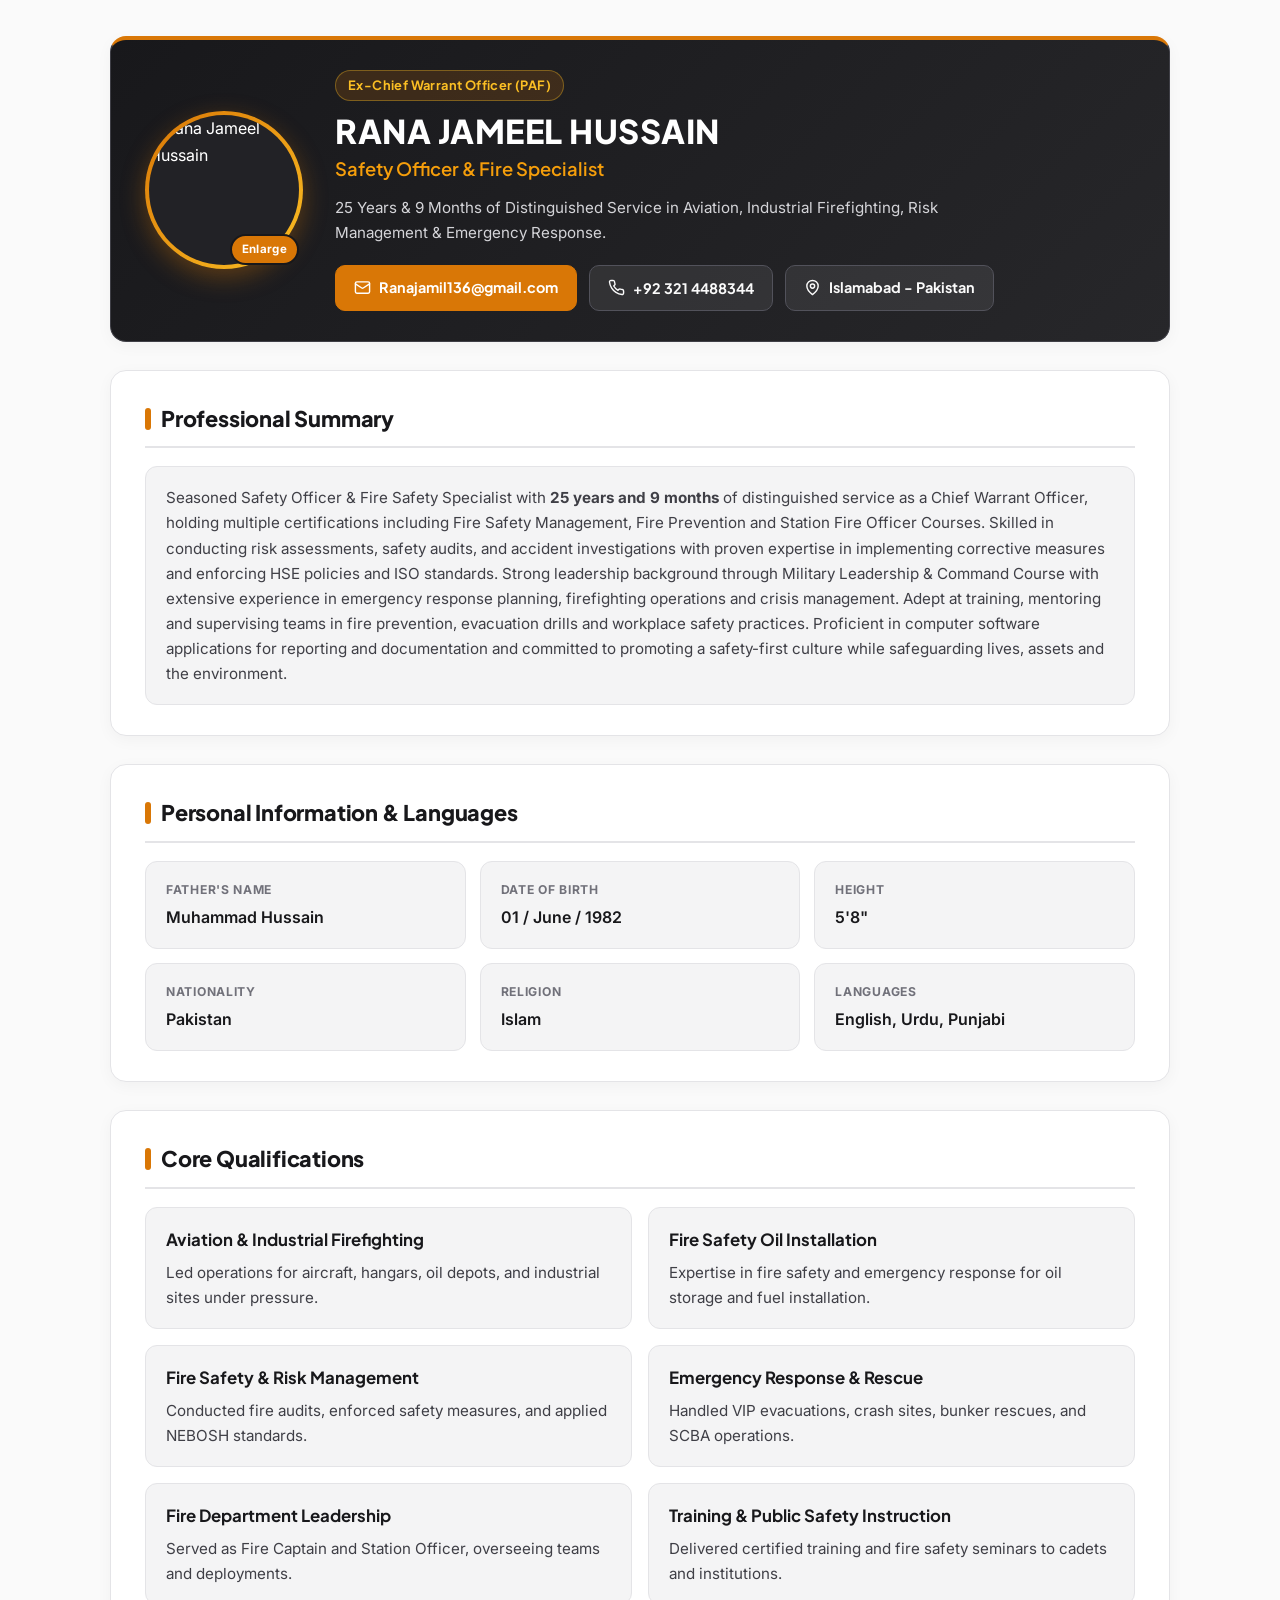
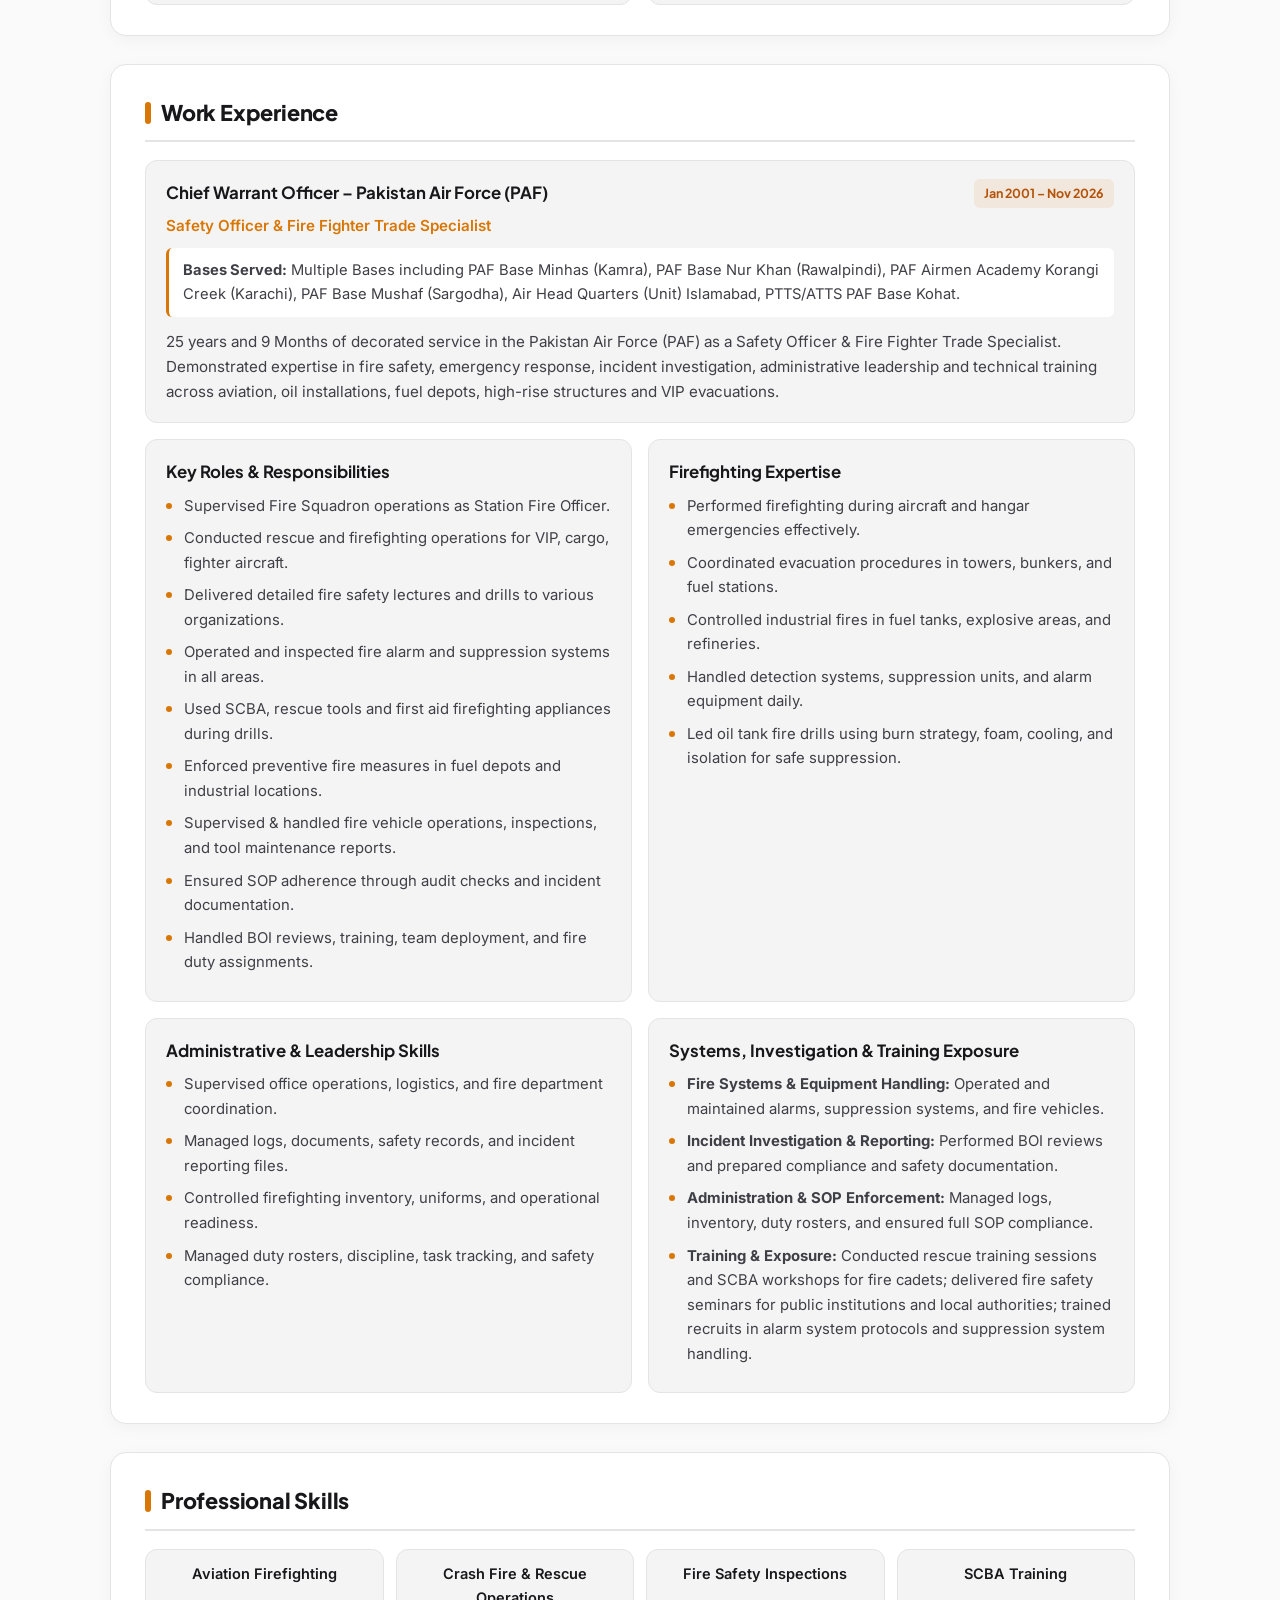
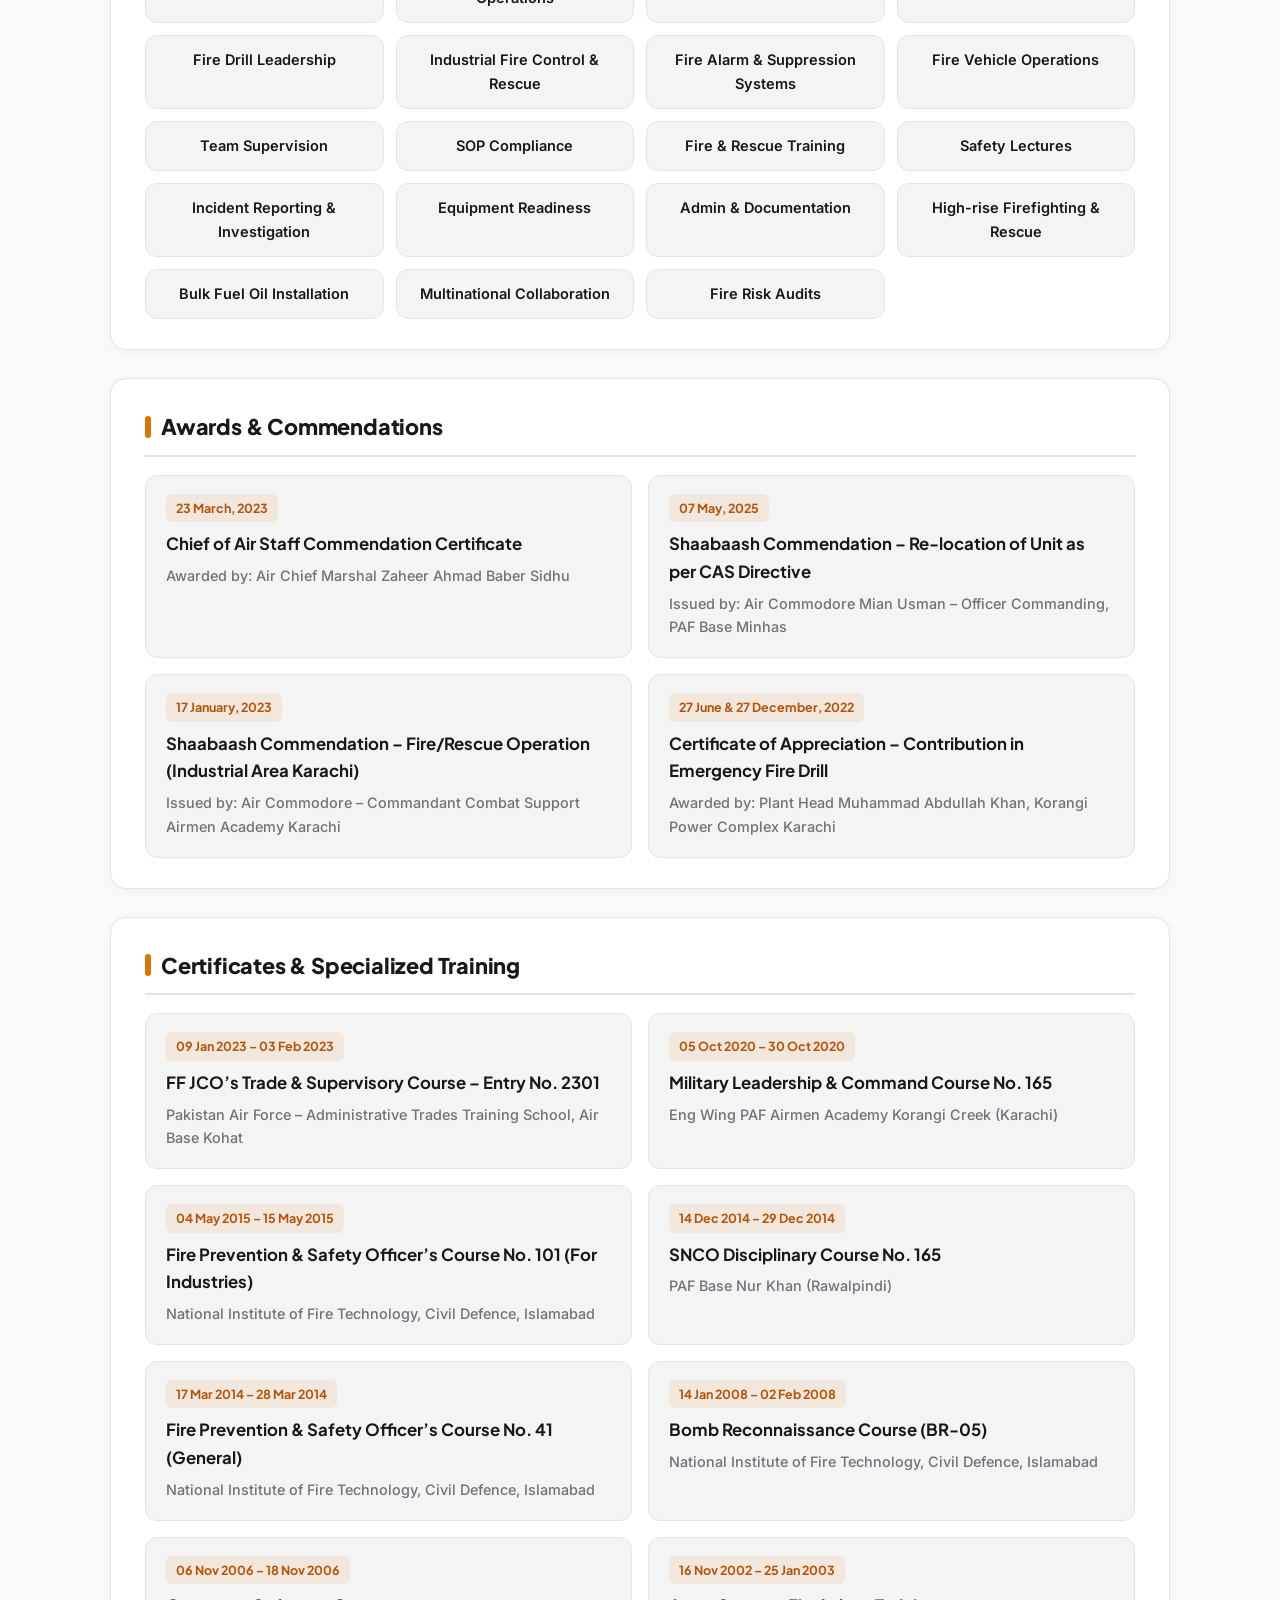
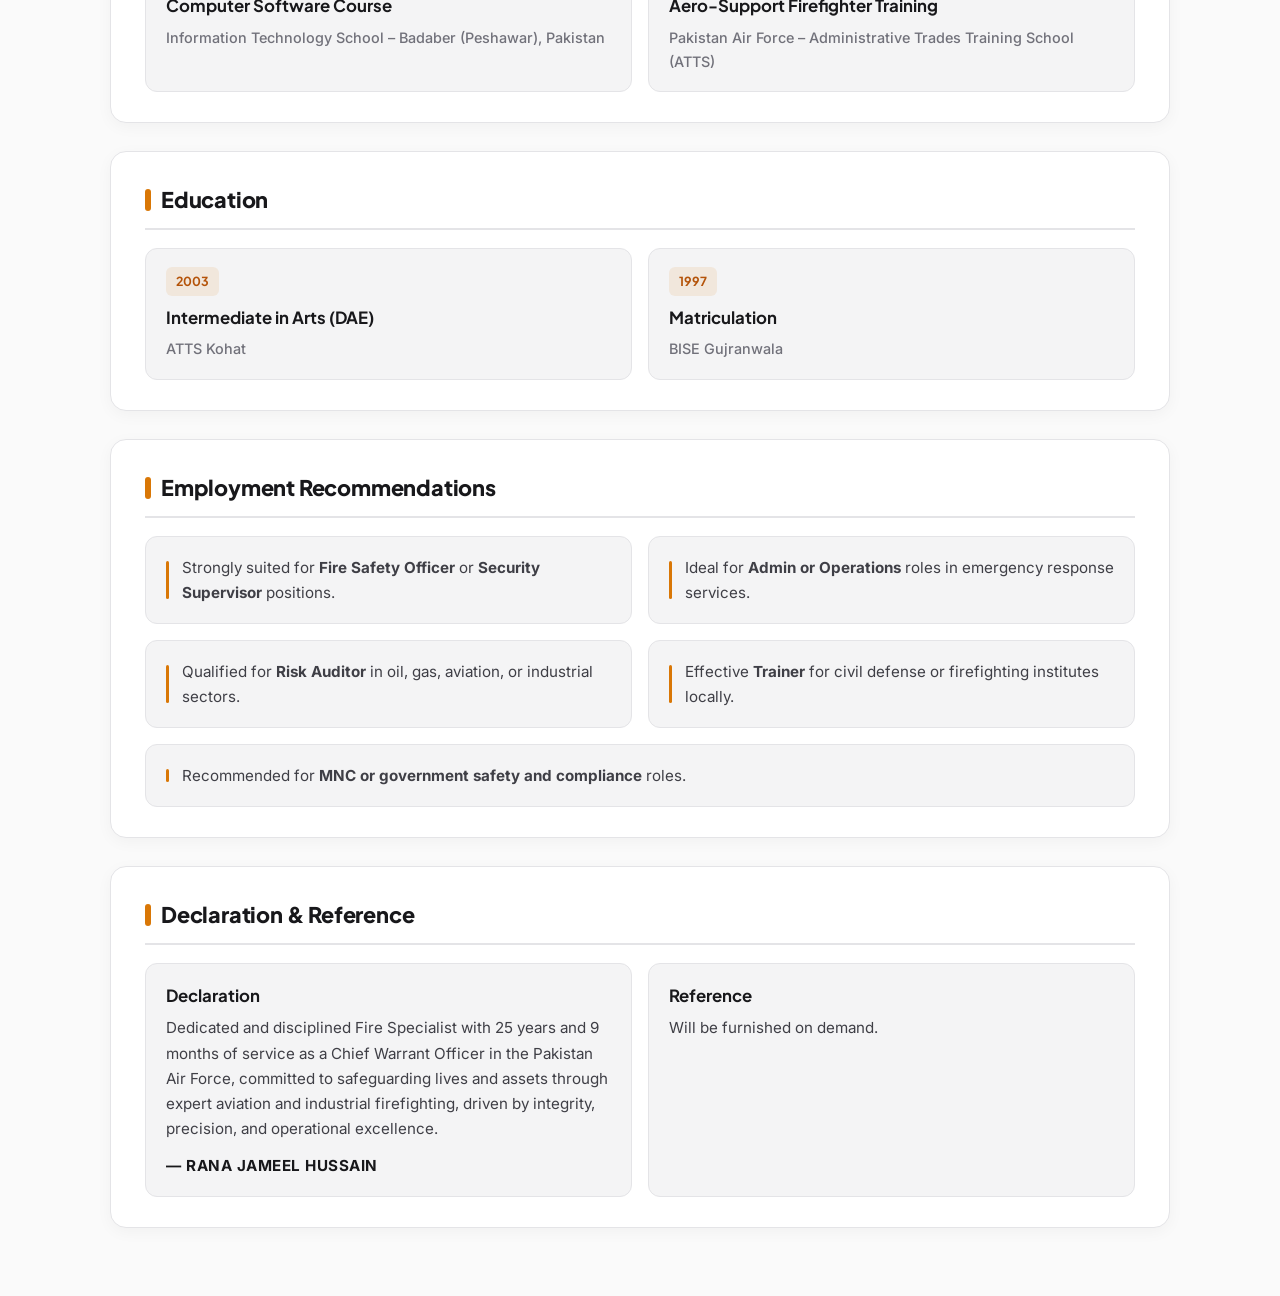
==== index.html @ 9d072159 "Add files via upload" ====
<!DOCTYPE html>
<html lang="en">
<head>
  <meta charset="UTF-8" />
  <meta name="viewport" content="width=device-width, initial-scale=1.0" />
  <title>Rana Jameel Hussain | Safety Officer & Fire Specialist</title>
  <!-- Google Fonts: Plus Jakarta Sans & Inter -->
  <link rel="preconnect" href="https://fonts.googleapis.com" />
  <link rel="preconnect" href="https://fonts.gstatic.com" crossorigin />
  <link href="https://fonts.googleapis.com/css2?family=Inter:wght@400;500;600;700&family=Plus+Jakarta+Sans:wght@600;700;800&display=swap" rel="stylesheet" />
  <!-- External Stylesheet -->
  <link rel="stylesheet" href="style.css" />
</head>
<body>

  <main class="container">

    <!-- 1. HEADER / PROFILE CARD -->
    <div class="main-card header-card" id="profile-header">
      <div class="header-content">
        <div class="profile-pic-wrapper" id="openLightboxBtn" title="Click to enlarge photo">
          <!-- UPDATED IMAGE PATH -->
          <img src="image/pic.jpeg" alt="Rana Jameel Hussain" class="profile-pic" />
          <span class="zoom-badge">Enlarge</span>
        </div>

        <div class="header-info">
          <span class="rank-badge">Ex-Chief Warrant Officer (PAF)</span>
          <h1 class="full-name">RANA JAMEEL HUSSAIN</h1>
          <h2 class="job-title">Safety Officer &amp; Fire Specialist</h2>
          <p class="header-tagline">
            25 Years &amp; 9 Months of Distinguished Service in Aviation, Industrial Firefighting, Risk Management &amp; Emergency Response.
          </p>

          <!-- Interactive Contact Buttons (Clean Vector Icons, No Emojis) -->
          <div class="contact-actions">
            <!-- 1. Gmail Button -->
            <a
              href="https://mail.google.com/mail/?view=cm&fs=1&to=ranaadeel2552@gmail.com"
              target="_blank"
              rel="noopener noreferrer"
              class="action-btn btn-primary"
              title="Compose Email in Gmail"
            >
              <svg class="btn-svg" viewBox="0 0 24 24" fill="none" stroke="currentColor" stroke-width="2" stroke-linecap="round" stroke-linejoin="round"><rect width="20" height="16" x="2" y="4" rx="2"/><path d="m22 7-8.97 5.7a1.94 1.94 0 0 1-2.06 0L2 7"/></svg>
              <span>Ranajamil136@gmail.com</span>
            </a>

            <!-- 2. Phone Button (Triggers Custom Popup Modal) -->
            <button
              type="button"
              id="openPhoneModalBtn"
              class="action-btn btn-outline"
              title="Call or WhatsApp"
            >
              <svg class="btn-svg" viewBox="0 0 24 24" fill="none" stroke="currentColor" stroke-width="2" stroke-linecap="round" stroke-linejoin="round"><path d="M22 16.92v3a2 2 0 0 1-2.18 2 19.79 19.79 0 0 1-8.63-3.07 19.5 19.5 0 0 1-6-6 19.79 19.79 0 0 1-3.07-8.67A2 2 0 0 1 4.11 2h3a2 2 0 0 1 2 1.72 12.84 12.84 0 0 0 .7 2.81 2 2 0 0 1-.45 2.11L8.09 9.91a16 16 0 0 0 6 6l1.27-1.27a2 2 0 0 1 2.11-.45 12.84 12.84 0 0 0 2.81.7A2 2 0 0 1 22 16.92z"/></svg>
              <span>+92 321 4488344</span>
            </button>

            <!-- 3. Location Button -->
            <a
              href="https://www.google.com/maps/search/?api=1&query=Kamra,+Attock,+Pakistan"
              target="_blank"
              rel="noopener noreferrer"
              class="action-btn btn-outline"
              title="Open Location on Google Maps"
            >
              <svg class="btn-svg" viewBox="0 0 24 24" fill="none" stroke="currentColor" stroke-width="2" stroke-linecap="round" stroke-linejoin="round"><path d="M20 10c0 6-8 12-8 12s-8-6-8-12a8 8 0 0 1 16 0Z"/><circle cx="12" cy="10" r="3"/></svg>
              <span>Islamabad - Pakistan</span>
            </a>
          </div>
        </div>
      </div>
    </div>

    <!-- 2. PROFESSIONAL SUMMARY -->
    <div class="main-card" id="summary">
      <h3 class="section-title">Professional Summary</h3>
      <div class="sub-card">
        <p>
          Seasoned Safety Officer &amp; Fire Safety Specialist with <strong>25 years and 9 months</strong> of distinguished service as a Chief Warrant Officer, holding multiple certifications including Fire Safety Management, Fire Prevention and Station Fire Officer Courses. Skilled in conducting risk assessments, safety audits, and accident investigations with proven expertise in implementing corrective measures and enforcing HSE policies and ISO standards. Strong leadership background through Military Leadership &amp; Command Course with extensive experience in emergency response planning, firefighting operations and crisis management. Adept at training, mentoring and supervising teams in fire prevention, evacuation drills and workplace safety practices. Proficient in computer software applications for reporting and documentation and committed to promoting a safety-first culture while safeguarding lives, assets and the environment.
        </p>
      </div>
    </div>

    <!-- 3. PERSONAL INFORMATION & LANGUAGES -->
    <div class="main-card" id="personal-info">
      <h3 class="section-title">Personal Information &amp; Languages</h3>
      <div class="grid-3">
        <div class="sub-card info-item">
          <span class="info-label">Father's Name</span>
          <span class="info-value">Muhammad Hussain</span>
        </div>
        <div class="sub-card info-item">
          <span class="info-label">Date of Birth</span>
          <span class="info-value">01 / June / 1982</span>
        </div>
        <div class="sub-card info-item">
          <span class="info-label">Height</span>
          <span class="info-value">5'8"</span>
        </div>
        <div class="sub-card info-item">
          <span class="info-label">Nationality</span>
          <span class="info-value">Pakistan</span>
        </div>
        <div class="sub-card info-item">
          <span class="info-label">Religion</span>
          <span class="info-value">Islam</span>
        </div>
        <div class="sub-card info-item">
          <span class="info-label">Languages</span>
          <span class="info-value">English, Urdu, Punjabi</span>
        </div>
      </div>
    </div>

    <!-- 4. CORE QUALIFICATIONS -->
    <div class="main-card" id="core-qualifications">
      <h3 class="section-title">Core Qualifications</h3>
      <div class="grid-2">
        <div class="sub-card">
          <h4>Aviation &amp; Industrial Firefighting</h4>
          <p>Led operations for aircraft, hangars, oil depots, and industrial sites under pressure.</p>
        </div>
        <div class="sub-card">
          <h4>Fire Safety Oil Installation</h4>
          <p>Expertise in fire safety and emergency response for oil storage and fuel installation.</p>
        </div>
        <div class="sub-card">
          <h4>Fire Safety &amp; Risk Management</h4>
          <p>Conducted fire audits, enforced safety measures, and applied NEBOSH standards.</p>
        </div>
        <div class="sub-card">
          <h4>Emergency Response &amp; Rescue</h4>
          <p>Handled VIP evacuations, crash sites, bunker rescues, and SCBA operations.</p>
        </div>
        <div class="sub-card">
          <h4>Fire Department Leadership</h4>
          <p>Served as Fire Captain and Station Officer, overseeing teams and deployments.</p>
        </div>
        <div class="sub-card">
          <h4>Training &amp; Public Safety Instruction</h4>
          <p>Delivered certified training and fire safety seminars to cadets and institutions.</p>
        </div>
      </div>
    </div>

    <!-- 5. WORK EXPERIENCE -->
    <div class="main-card" id="work-experience">
      <h3 class="section-title">Work Experience</h3>

      <div class="sub-card experience-header-box">
        <div class="exp-top">
          <div>
            <h4>Chief Warrant Officer – Pakistan Air Force (PAF)</h4>
            <p class="exp-subtitle">Safety Officer &amp; Fire Fighter Trade Specialist</p>
          </div>
          <span class="date-badge">Jan 2001 – Nov 2026</span>
        </div>
        <p class="exp-bases">
          <strong>Bases Served:</strong> Multiple Bases including PAF Base Minhas (Kamra), PAF Base Nur Khan (Rawalpindi), PAF Airmen Academy Korangi Creek (Karachi), PAF Base Mushaf (Sargodha), Air Head Quarters (Unit) Islamabad, PTTS/ATTS PAF Base Kohat.
        </p>
        <p>
          25 years and 9 Months of decorated service in the Pakistan Air Force (PAF) as a Safety Officer &amp; Fire Fighter Trade Specialist. Demonstrated expertise in fire safety, emergency response, incident investigation, administrative leadership and technical training across aviation, oil installations, fuel depots, high-rise structures and VIP evacuations.
        </p>
      </div>

      <div class="grid-2 mt-16">
        <div class="sub-card">
          <h4>Key Roles &amp; Responsibilities</h4>
          <ul class="clean-list">
            <li>Supervised Fire Squadron operations as Station Fire Officer.</li>
            <li>Conducted rescue and firefighting operations for VIP, cargo, fighter aircraft.</li>
            <li>Delivered detailed fire safety lectures and drills to various organizations.</li>
            <li>Operated and inspected fire alarm and suppression systems in all areas.</li>
            <li>Used SCBA, rescue tools and first aid firefighting appliances during drills.</li>
            <li>Enforced preventive fire measures in fuel depots and industrial locations.</li>
            <li>Supervised &amp; handled fire vehicle operations, inspections, and tool maintenance reports.</li>
            <li>Ensured SOP adherence through audit checks and incident documentation.</li>
            <li>Handled BOI reviews, training, team deployment, and fire duty assignments.</li>
          </ul>
        </div>

        <div class="sub-card">
          <h4>Firefighting Expertise</h4>
          <ul class="clean-list">
            <li>Performed firefighting during aircraft and hangar emergencies effectively.</li>
            <li>Coordinated evacuation procedures in towers, bunkers, and fuel stations.</li>
            <li>Controlled industrial fires in fuel tanks, explosive areas, and refineries.</li>
            <li>Handled detection systems, suppression units, and alarm equipment daily.</li>
            <li>Led oil tank fire drills using burn strategy, foam, cooling, and isolation for safe suppression.</li>
          </ul>
        </div>

        <div class="sub-card">
          <h4>Administrative &amp; Leadership Skills</h4>
          <ul class="clean-list">
            <li>Supervised office operations, logistics, and fire department coordination.</li>
            <li>Managed logs, documents, safety records, and incident reporting files.</li>
            <li>Controlled firefighting inventory, uniforms, and operational readiness.</li>
            <li>Managed duty rosters, discipline, task tracking, and safety compliance.</li>
          </ul>
        </div>

        <div class="sub-card">
          <h4>Systems, Investigation &amp; Training Exposure</h4>
          <ul class="clean-list">
            <li><strong>Fire Systems &amp; Equipment Handling:</strong> Operated and maintained alarms, suppression systems, and fire vehicles.</li>
            <li><strong>Incident Investigation &amp; Reporting:</strong> Performed BOI reviews and prepared compliance and safety documentation.</li>
            <li><strong>Administration &amp; SOP Enforcement:</strong> Managed logs, inventory, duty rosters, and ensured full SOP compliance.</li>
            <li><strong>Training &amp; Exposure:</strong> Conducted rescue training sessions and SCBA workshops for fire cadets; delivered fire safety seminars for public institutions and local authorities; trained recruits in alarm system protocols and suppression system handling.</li>
          </ul>
        </div>
      </div>
    </div>

    <!-- 6. PROFESSIONAL SKILLS -->
    <div class="main-card" id="skills">
      <h3 class="section-title">Professional Skills</h3>
      <div class="skills-grid">
        <div class="sub-card skill-pill">Aviation Firefighting</div>
        <div class="sub-card skill-pill">Crash Fire &amp; Rescue Operations</div>
        <div class="sub-card skill-pill">Fire Safety Inspections</div>
        <div class="sub-card skill-pill">SCBA Training</div>
        <div class="sub-card skill-pill">Fire Drill Leadership</div>
        <div class="sub-card skill-pill">Industrial Fire Control &amp; Rescue</div>
        <div class="sub-card skill-pill">Fire Alarm &amp; Suppression Systems</div>
        <div class="sub-card skill-pill">Fire Vehicle Operations</div>
        <div class="sub-card skill-pill">Team Supervision</div>
        <div class="sub-card skill-pill">SOP Compliance</div>
        <div class="sub-card skill-pill">Fire &amp; Rescue Training</div>
        <div class="sub-card skill-pill">Safety Lectures</div>
        <div class="sub-card skill-pill">Incident Reporting &amp; Investigation</div>
        <div class="sub-card skill-pill">Equipment Readiness</div>
        <div class="sub-card skill-pill">Admin &amp; Documentation</div>
        <div class="sub-card skill-pill">High-rise Firefighting &amp; Rescue</div>
        <div class="sub-card skill-pill">Bulk Fuel Oil Installation</div>
        <div class="sub-card skill-pill">Multinational Collaboration</div>
        <div class="sub-card skill-pill">Fire Risk Audits</div>
      </div>
    </div>

    <!-- 7. AWARDS & APPRECIATION -->
    <div class="main-card" id="awards">
      <h3 class="section-title">Awards &amp; Commendations</h3>
      <div class="grid-2">
        <div class="sub-card">
          <span class="date-badge mb-8">23 March, 2023</span>
          <h4>Chief of Air Staff Commendation Certificate</h4>
          <p class="issuer">Awarded by: Air Chief Marshal Zaheer Ahmad Baber Sidhu</p>
        </div>

        <div class="sub-card">
          <span class="date-badge mb-8">07 May, 2025</span>
          <h4>Shaabaash Commendation – Re-location of Unit as per CAS Directive</h4>
          <p class="issuer">Issued by: Air Commodore Mian Usman – Officer Commanding, PAF Base Minhas</p>
        </div>

        <div class="sub-card">
          <span class="date-badge mb-8">17 January, 2023</span>
          <h4>Shaabaash Commendation – Fire/Rescue Operation (Industrial Area Karachi)</h4>
          <p class="issuer">Issued by: Air Commodore – Commandant Combat Support Airmen Academy Karachi</p>
        </div>

        <div class="sub-card">
          <span class="date-badge mb-8">27 June &amp; 27 December, 2022</span>
          <h4>Certificate of Appreciation – Contribution in Emergency Fire Drill</h4>
          <p class="issuer">Awarded by: Plant Head Muhammad Abdullah Khan, Korangi Power Complex Karachi</p>
        </div>
      </div>
    </div>

    <!-- 8. CERTIFICATES & TRAINING -->
    <div class="main-card" id="certifications">
      <h3 class="section-title">Certificates &amp; Specialized Training</h3>
      <div class="grid-2">
        <div class="sub-card">
          <span class="date-badge mb-8">09 Jan 2023 – 03 Feb 2023</span>
          <h4>FF JCO’s Trade &amp; Supervisory Course – Entry No. 2301</h4>
          <p class="issuer">Pakistan Air Force – Administrative Trades Training School, Air Base Kohat</p>
        </div>

        <div class="sub-card">
          <span class="date-badge mb-8">05 Oct 2020 – 30 Oct 2020</span>
          <h4>Military Leadership &amp; Command Course No. 165</h4>
          <p class="issuer">Eng Wing PAF Airmen Academy Korangi Creek (Karachi)</p>
        </div>

        <div class="sub-card">
          <span class="date-badge mb-8">04 May 2015 – 15 May 2015</span>
          <h4>Fire Prevention &amp; Safety Officer’s Course No. 101 (For Industries)</h4>
          <p class="issuer">National Institute of Fire Technology, Civil Defence, Islamabad</p>
        </div>

        <div class="sub-card">
          <span class="date-badge mb-8">14 Dec 2014 – 29 Dec 2014</span>
          <h4>SNCO Disciplinary Course No. 165</h4>
          <p class="issuer">PAF Base Nur Khan (Rawalpindi)</p>
        </div>

        <div class="sub-card">
          <span class="date-badge mb-8">17 Mar 2014 – 28 Mar 2014</span>
          <h4>Fire Prevention &amp; Safety Officer’s Course No. 41 (General)</h4>
          <p class="issuer">National Institute of Fire Technology, Civil Defence, Islamabad</p>
        </div>

        <div class="sub-card">
          <span class="date-badge mb-8">14 Jan 2008 – 02 Feb 2008</span>
          <h4>Bomb Reconnaissance Course (BR-05)</h4>
          <p class="issuer">National Institute of Fire Technology, Civil Defence, Islamabad</p>
        </div>

        <div class="sub-card">
          <span class="date-badge mb-8">06 Nov 2006 – 18 Nov 2006</span>
          <h4>Computer Software Course</h4>
          <p class="issuer">Information Technology School – Badaber (Peshawar), Pakistan</p>
        </div>

        <div class="sub-card">
          <span class="date-badge mb-8">16 Nov 2002 – 25 Jan 2003</span>
          <h4>Aero-Support Firefighter Training</h4>
          <p class="issuer">Pakistan Air Force – Administrative Trades Training School (ATTS)</p>
        </div>
      </div>
    </div>

    <!-- 9. EDUCATION -->
    <div class="main-card" id="education">
      <h3 class="section-title">Education</h3>
      <div class="grid-2">
        <div class="sub-card">
          <span class="date-badge mb-8">2003</span>
          <h4>Intermediate in Arts (DAE)</h4>
          <p class="issuer">ATTS Kohat</p>
        </div>
        <div class="sub-card">
          <span class="date-badge mb-8">1997</span>
          <h4>Matriculation</h4>
          <p class="issuer">BISE Gujranwala</p>
        </div>
      </div>
    </div>

    <!-- 10. EMPLOYMENT RECOMMENDATIONS -->
    <div class="main-card" id="recommendations">
      <h3 class="section-title">Employment Recommendations</h3>
      <div class="grid-2">
        <div class="sub-card rec-item">
          <p>Strongly suited for <strong>Fire Safety Officer</strong> or <strong>Security Supervisor</strong> positions.</p>
        </div>
        <div class="sub-card rec-item">
          <p>Ideal for <strong>Admin or Operations</strong> roles in emergency response services.</p>
        </div>
        <div class="sub-card rec-item">
          <p>Qualified for <strong>Risk Auditor</strong> in oil, gas, aviation, or industrial sectors.</p>
        </div>
        <div class="sub-card rec-item">
          <p>Effective <strong>Trainer</strong> for civil defense or firefighting institutes locally.</p>
        </div>
        <div class="sub-card rec-item full-span">
          <p>Recommended for <strong>MNC or government safety and compliance</strong> roles.</p>
        </div>
      </div>
    </div>

    <!-- 11. DECLARATION & REFERENCE -->
    <div class="main-card" id="declaration">
      <h3 class="section-title">Declaration &amp; Reference</h3>
      <div class="grid-2">
        <div class="sub-card">
          <h4>Declaration</h4>
          <p>
            Dedicated and disciplined Fire Specialist with 25 years and 9 months of service as a Chief Warrant Officer in the Pakistan Air Force, committed to safeguarding lives and assets through expert aviation and industrial firefighting, driven by integrity, precision, and operational excellence.
          </p>
          <p class="signature">— RANA JAMEEL HUSSAIN</p>
        </div>
        <div class="sub-card">
          <h4>Reference</h4>
          <p>Will be furnished on demand.</p>
        </div>
      </div>
    </div>

  </main>

  <!-- =========================================================
       MODAL 1: PROFILE PICTURE LIGHTBOX
  ========================================================== -->
  <div id="profileLightbox" class="modal-overlay" aria-hidden="true">
    <div class="lightbox-content">
      <button type="button" class="modal-close" id="closeLightboxBtn" aria-label="Close Lightbox">&times;</button>
      <div class="lightbox-circle">
        <!-- UPDATED LARGE IMAGE PATH -->
        <img src="image/pic.jpeg" alt="Rana Jameel Hussain Large Portrait" />
      </div>
      <h2 class="lightbox-name">RANA JAMEEL HUSSAIN</h2>
      <p class="lightbox-bio">
        Safety Officer &amp; Fire Specialist | Ex-Chief Warrant Officer (Pakistan Air Force) with 25+ years of excellence in aviation &amp; industrial fire protection.
      </p>
    </div>
  </div>

  <!-- =========================================================
       MODAL 2: PHONE & WHATSAPP ACTION POPUP
  ========================================================== -->
  <div id="phoneModal" class="modal-overlay" aria-hidden="true">
    <div class="popup-box">
      <button type="button" class="modal-close dark-close" id="closePhoneModalBtn" aria-label="Close Contact Popup">&times;</button>
      <div class="popup-header">
        <div class="popup-icon-circle">
          <svg width="26" height="26" viewBox="0 0 24 24" fill="none" stroke="currentColor" stroke-width="2.2" stroke-linecap="round" stroke-linejoin="round"><path d="M22 16.92v3a2 2 0 0 1-2.18 2 19.79 19.79 0 0 1-8.63-3.07 19.5 19.5 0 0 1-6-6 19.79 19.79 0 0 1-3.07-8.67A2 2 0 0 1 4.11 2h3a2 2 0 0 1 2 1.72 12.84 12.84 0 0 0 .7 2.81 2 2 0 0 1-.45 2.11L8.09 9.91a16 16 0 0 0 6 6l1.27-1.27a2 2 0 0 1 2.11-.45 12.84 12.84 0 0 0 2.81.7A2 2 0 0 1 22 16.92z"/></svg>
        </div>
        <h3>Direct Contact Options</h3>
        <p>+92 321 4488344</p>
      </div>
      <div class="popup-actions">
        <!-- Button 1: Direct Phone Dialer -->
        <a href="tel:+923214488344" class="popup-btn call-btn">
          <svg class="btn-svg" viewBox="0 0 24 24" fill="none" stroke="currentColor" stroke-width="2" stroke-linecap="round" stroke-linejoin="round"><path d="M22 16.92v3a2 2 0 0 1-2.18 2 19.79 19.79 0 0 1-8.63-3.07 19.5 19.5 0 0 1-6-6 19.79 19.79 0 0 1-3.07-8.67A2 2 0 0 1 4.11 2h3a2 2 0 0 1 2 1.72 12.84 12.84 0 0 0 .7 2.81 2 2 0 0 1-.45 2.11L8.09 9.91a16 16 0 0 0 6 6l1.27-1.27a2 2 0 0 1 2.11-.45 12.84 12.84 0 0 0 2.81.7A2 2 0 0 1 22 16.92z"/></svg>
          <span>Phone Call</span>
        </a>
        <!-- Button 2: Direct WhatsApp Chat -->
        <a href="https://wa.me/923214488344" target="_blank" rel="noopener noreferrer" class="popup-btn whatsapp-btn">
          <svg class="btn-svg" viewBox="0 0 24 24" fill="none" stroke="currentColor" stroke-width="2" stroke-linecap="round" stroke-linejoin="round"><path d="M21 11.5a8.38 8.38 0 0 1-.9 3.8 8.5 8.5 0 0 1-7.6 4.7 8.38 8.38 0 0 1-3.8-.9L3 21l1.9-5.7a8.38 8.38 0 0 1-.9-3.8 8.5 8.5 0 0 1 4.7-7.6 8.38 8.38 0 0 1 3.8-.9h.5a8.48 8.48 0 0 1 8 8v.5z"/></svg>
          <span>WhatsApp Message</span>
        </a>
      </div>
    </div>
  </div>

  <!-- External JavaScript -->
  <script src="script.js"></script>
</body>
</html>
---- style.css ----
/* =========================================================
   1. TACTICAL CHARCOAL & SAFETY AMBER THEME VARIABLES
========================================================= */
:root {
  --bg-page: #FAFAFA;
  --bg-card: #FFFFFF;
  --bg-subcard: #F4F4F5;
  --text-heading: #18181B;
  --text-body: #3F3F46;
  --text-muted: #71717A;
  --accent-primary: #D97706;      /* Executive Safety Amber / Gold */
  --accent-hover: #B45309;
  --accent-soft: rgba(217, 119, 6, 0.1);
  --accent-glow: rgba(217, 119, 6, 0.28);
  --charcoal-dark: #18181B;
  --border-subtle: #E4E4E7;
  --whatsapp-green: #15803D;
  --whatsapp-hover: #166534;
}

* {
  margin: 0;
  padding: 0;
  box-sizing: border-box;
}

body {
  font-family: 'Inter', sans-serif;
  background-color: var(--bg-page);
  color: var(--text-body);
  line-height: 1.65;
  -webkit-font-smoothing: antialiased;
  padding: 36px 16px 68px;
}

h1, h2, h3, h4, .rank-badge, .date-badge, .action-btn, .popup-btn {
  font-family: 'Plus Jakarta Sans', sans-serif;
}

/* =========================================================
   2. MAIN CONTAINER & CARD ARCHITECTURE
========================================================= */
.container {
  max-width: 1060px;
  margin: 0 auto;
  display: flex;
  flex-direction: column;
  gap: 28px;
}

/* Every Main Div */
.main-card {
  background-color: var(--bg-card);
  border: 1px solid var(--border-subtle);
  border-radius: 16px;
  padding: 30px 34px;
  box-shadow: 0 4px 16px rgba(24, 24, 27, 0.04);
  transition: all 0.3s ease;
}

.main-card:hover {
  transform: scale(1.015);
  border-color: rgba(217, 119, 6, 0.55);
  box-shadow: 0 12px 30px var(--accent-glow);
}

/* Every Nested Sub-Div */
.sub-card {
  background-color: var(--bg-subcard);
  border: 1px solid var(--border-subtle);
  border-radius: 12px;
  padding: 18px 20px;
  transition: all 0.3s ease;
}

.sub-card:hover {
  transform: scale(1.025);
  background-color: #FFFFFF;
  border-color: var(--accent-primary);
  box-shadow: 0 8px 22px var(--accent-glow);
}

.section-title {
  font-size: 1.35rem;
  font-weight: 800;
  color: var(--text-heading);
  margin-bottom: 18px;
  padding-bottom: 10px;
  border-bottom: 2px solid var(--border-subtle);
  display: flex;
  align-items: center;
  gap: 10px;
  letter-spacing: -0.2px;
}

.section-title::before {
  content: "";
  display: inline-block;
  width: 6px;
  height: 22px;
  background-color: var(--accent-primary);
  border-radius: 3px;
}

h4 {
  font-size: 1.05rem;
  font-weight: 700;
  color: var(--text-heading);
  margin-bottom: 6px;
}

p {
  font-size: 0.95rem;
  color: var(--text-body);
}

/* =========================================================
   3. EXECUTIVE DARK-ACCENT HEADER & PORTRAIT
========================================================= */
.header-card {
  background: linear-gradient(135deg, #18181B 0%, #27272A 100%);
  border: 1px solid #3F3F46;
  border-top: 4px solid var(--accent-primary);
  color: #FAFAFA;
}

.header-content {
  display: flex;
  align-items: center;
  gap: 32px;
}

.profile-pic-wrapper {
  position: relative;
  width: 158px;
  height: 158px;
  flex-shrink: 0;
  border-radius: 50%;
  padding: 4px;
  background: linear-gradient(135deg, var(--accent-primary), #FBBF24);
  cursor: pointer;
  transition: all 0.3s ease;
  box-shadow: 0 8px 24px rgba(217, 119, 6, 0.35);
}

.profile-pic-wrapper:hover {
  transform: scale(1.04);
  box-shadow: 0 12px 32px rgba(217, 119, 6, 0.55);
}

.profile-pic {
  width: 100%;
  height: 100%;
  border-radius: 50%;
  object-fit: cover;
  object-position: top center;
  background-color: #27272A;
  image-rendering: -webkit-optimize-contrast;
  filter: contrast(1.06) saturate(1.05) brightness(1.02);
  display: block;
}

.zoom-badge {
  position: absolute;
  bottom: 4px;
  right: 4px;
  background-color: var(--accent-primary);
  color: #FFFFFF;
  font-size: 0.72rem;
  font-weight: 700;
  padding: 4px 10px;
  border-radius: 20px;
  border: 2px solid #18181B;
  letter-spacing: 0.3px;
}

.header-info {
  flex: 1;
}

.rank-badge {
  display: inline-block;
  background-color: rgba(217, 119, 6, 0.18);
  color: #FBBF24;
  border: 1px solid rgba(251, 191, 36, 0.35);
  font-size: 0.8rem;
  font-weight: 700;
  padding: 4px 12px;
  border-radius: 20px;
  margin-bottom: 10px;
  letter-spacing: 0.4px;
}

.full-name {
  font-size: 2.05rem;
  font-weight: 800;
  color: #FFFFFF;
  letter-spacing: 0.5px;
  line-height: 1.2;
}

.job-title {
  font-size: 1.15rem;
  font-weight: 600;
  color: #F59E0B;
  margin: 4px 0 10px;
}

.header-tagline {
  font-size: 0.95rem;
  color: #D4D4D8;
  margin-bottom: 20px;
  max-width: 680px;
}

/* =========================================================
   4. INTERACTIVE CONTACT BUTTONS (CLEAN SVG ICONS)
========================================================= */
.contact-actions {
  display: flex;
  flex-wrap: wrap;
  gap: 12px;
}

.action-btn {
  display: inline-flex;
  align-items: center;
  gap: 8px;
  padding: 10px 18px;
  border-radius: 10px;
  font-size: 0.9rem;
  font-weight: 700;
  text-decoration: none;
  cursor: pointer;
  transition: all 0.3s ease;
}

.btn-svg {
  width: 17px;
  height: 17px;
  flex-shrink: 0;
}

.btn-primary {
  background-color: var(--accent-primary);
  color: #FFFFFF;
  border: 1px solid var(--accent-primary);
}

.btn-primary:hover {
  background-color: var(--accent-hover);
  transform: translateY(-2px);
  box-shadow: 0 6px 18px rgba(217, 119, 6, 0.4);
}

.btn-outline {
  background-color: rgba(255, 255, 255, 0.08);
  color: #FAFAFA;
  border: 1px solid #52525B;
}

.btn-outline:hover {
  background-color: #FFFFFF;
  border-color: var(--accent-primary);
  color: var(--text-heading);
  transform: translateY(-2px);
  box-shadow: 0 6px 18px rgba(217, 119, 6, 0.35);
}

/* =========================================================
   5. GRID UTILITIES & LISTS
========================================================= */
.grid-2 {
  display: grid;
  grid-template-columns: repeat(2, 1fr);
  gap: 16px;
}

.grid-3 {
  display: grid;
  grid-template-columns: repeat(3, 1fr);
  gap: 14px;
}

.full-span {
  grid-column: 1 / -1;
}

.mt-16 {
  margin-top: 16px;
}

.mb-8 {
  margin-bottom: 8px;
}

.info-item {
  display: flex;
  flex-direction: column;
  gap: 4px;
}

.info-label {
  font-size: 0.76rem;
  text-transform: uppercase;
  letter-spacing: 0.7px;
  color: var(--text-muted);
  font-weight: 700;
}

.info-value {
  font-size: 1rem;
  font-weight: 600;
  color: var(--text-heading);
}

.exp-top {
  display: flex;
  justify-content: space-between;
  align-items: flex-start;
  flex-wrap: wrap;
  gap: 10px;
  margin-bottom: 10px;
}

.exp-subtitle {
  font-weight: 600;
  color: var(--accent-primary);
  font-size: 0.95rem;
}

.exp-bases {
  background-color: #FFFFFF;
  border-left: 3px solid var(--accent-primary);
  padding: 10px 14px;
  border-radius: 6px;
  margin-bottom: 12px;
  font-size: 0.92rem;
}

.date-badge {
  display: inline-block;
  background-color: var(--accent-soft);
  color: var(--accent-hover);
  font-size: 0.78rem;
  font-weight: 700;
  padding: 4px 10px;
  border-radius: 6px;
}

.issuer {
  font-size: 0.9rem;
  color: var(--text-muted);
  font-weight: 500;
}

.clean-list {
  list-style: none;
  margin-top: 8px;
}

.clean-list li {
  position: relative;
  padding-left: 18px;
  margin-bottom: 8px;
  font-size: 0.93rem;
}

.clean-list li::before {
  content: "";
  position: absolute;
  left: 0;
  top: 9px;
  width: 6px;
  height: 6px;
  border-radius: 50%;
  background-color: var(--accent-primary);
}

.rec-item p {
  position: relative;
  padding-left: 16px;
}

.rec-item p::before {
  content: "";
  position: absolute;
  left: 0;
  top: 6px;
  bottom: 6px;
  width: 3px;
  border-radius: 2px;
  background-color: var(--accent-primary);
}

.skills-grid {
  display: grid;
  grid-template-columns: repeat(auto-fill, minmax(220px, 1fr));
  gap: 12px;
}

.skill-pill {
  text-align: center;
  font-weight: 600;
  font-size: 0.91rem;
  color: var(--text-heading);
  padding: 12px 14px;
}

.signature {
  margin-top: 12px;
  font-weight: 700;
  color: var(--text-heading);
  letter-spacing: 0.5px;
}

/* =========================================================
   6. MODALS (PROFILE LIGHTBOX & PHONE POPUP)
========================================================= */
.modal-overlay {
  position: fixed;
  inset: 0;
  background-color: rgba(24, 24, 27, 0.85);
  backdrop-filter: blur(6px);
  display: flex;
  align-items: center;
  justify-content: center;
  padding: 20px;
  z-index: 9999;
  opacity: 0;
  visibility: hidden;
  transition: all 0.3s ease;
}

.modal-overlay.active {
  opacity: 1;
  visibility: visible;
}

.modal-close {
  position: absolute;
  top: 22px;
  right: 28px;
  background: rgba(255, 255, 255, 0.14);
  border: none;
  color: #FFFFFF;
  font-size: 2rem;
  width: 44px;
  height: 44px;
  border-radius: 50%;
  cursor: pointer;
  display: flex;
  align-items: center;
  justify-content: center;
  transition: all 0.25s ease;
}

.modal-close:hover {
  background: var(--accent-primary);
  transform: rotate(90deg);
}

/* Lightbox Inner */
.lightbox-content {
  text-align: center;
  max-width: 480px;
  width: 100%;
  animation: popIn 0.3s ease;
}

.lightbox-circle {
  width: 260px;
  height: 260px;
  margin: 0 auto 20px;
  border-radius: 50%;
  padding: 6px;
  background: linear-gradient(135deg, var(--accent-primary), #FBBF24);
  box-shadow: 0 12px 36px rgba(217, 119, 6, 0.45);
}

.lightbox-circle img {
  width: 100%;
  height: 100%;
  border-radius: 50%;
  object-fit: cover;
  object-position: top center;
  image-rendering: -webkit-optimize-contrast;
  filter: contrast(1.06) saturate(1.05);
}

.lightbox-name {
  color: #FFFFFF;
  font-size: 1.65rem;
  font-weight: 800;
  margin-bottom: 8px;
  letter-spacing: 0.5px;
}

.lightbox-bio {
  color: #E4E4E7;
  font-size: 0.98rem;
  line-height: 1.5;
}

/* Phone Popup Box */
.popup-box {
  position: relative;
  background-color: #FFFFFF;
  border-radius: 16px;
  padding: 32px 28px;
  max-width: 400px;
  width: 100%;
  text-align: center;
  box-shadow: 0 20px 45px rgba(24, 24, 27, 0.35);
  animation: popIn 0.3s ease;
}

.dark-close {
  top: 14px;
  right: 14px;
  background: #F4F4F5;
  color: var(--text-heading);
  font-size: 1.6rem;
  width: 36px;
  height: 36px;
}

.dark-close:hover {
  background: var(--accent-primary);
  color: #FFFFFF;
}

.popup-header {
  margin-bottom: 22px;
}

.popup-icon-circle {
  width: 54px;
  height: 54px;
  margin: 0 auto 12px;
  border-radius: 50%;
  background-color: var(--accent-soft);
  color: var(--accent-primary);
  display: flex;
  align-items: center;
  justify-content: center;
}

.popup-header h3 {
  font-size: 1.25rem;
  color: var(--text-heading);
  margin-bottom: 4px;
}

.popup-header p {
  font-weight: 700;
  color: var(--accent-primary);
  font-size: 1.05rem;
}

.popup-actions {
  display: flex;
  flex-direction: column;
  gap: 12px;
}

.popup-btn {
  display: flex;
  align-items: center;
  justify-content: center;
  gap: 10px;
  padding: 13px 20px;
  border-radius: 10px;
  font-size: 0.98rem;
  font-weight: 700;
  text-decoration: none;
  color: #FFFFFF;
  transition: all 0.3s ease;
}

.call-btn {
  background-color: var(--charcoal-dark);
}

.call-btn:hover {
  background-color: var(--accent-primary);
  transform: scale(1.02);
  box-shadow: 0 6px 18px var(--accent-glow);
}

.whatsapp-btn {
  background-color: var(--whatsapp-green);
}

.whatsapp-btn:hover {
  background-color: var(--whatsapp-hover);
  transform: scale(1.02);
  box-shadow: 0 6px 18px rgba(21, 128, 61, 0.3);
}

@keyframes popIn {
  from {
    opacity: 0;
    transform: scale(0.92);
  }
  to {
    opacity: 1;
    transform: scale(1);
  }
}

/* =========================================================
   7. RESPONSIVE DESIGN
========================================================= */
@media (max-width: 768px) {
  .main-card {
    padding: 22px 18px;
  }

  .header-content {
    flex-direction: column;
    text-align: center;
  }

  .contact-actions {
    justify-content: center;
  }

  .grid-2,
  .grid-3 {
    grid-template-columns: 1fr;
  }

  .full-name {
    font-size: 1.65rem;
  }

  .lightbox-circle {
    width: 210px;
    height: 210px;
  }
}
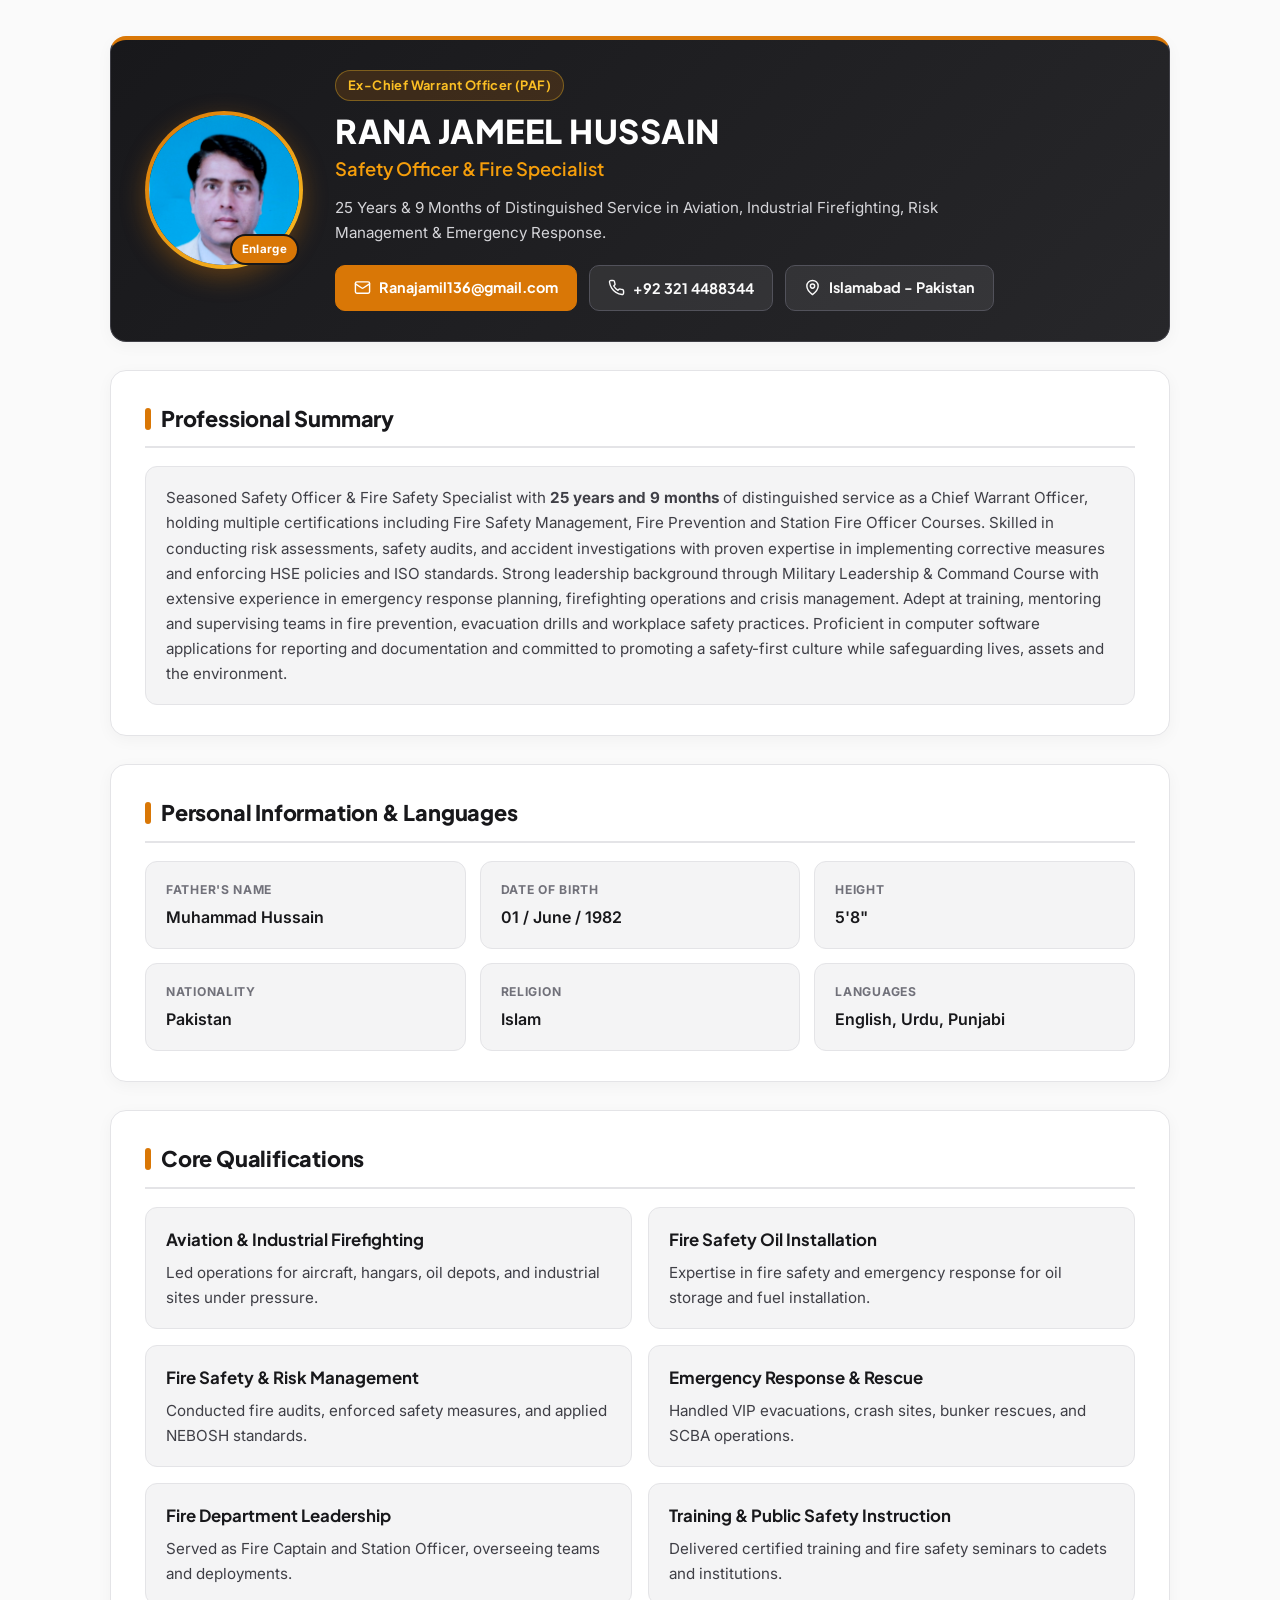
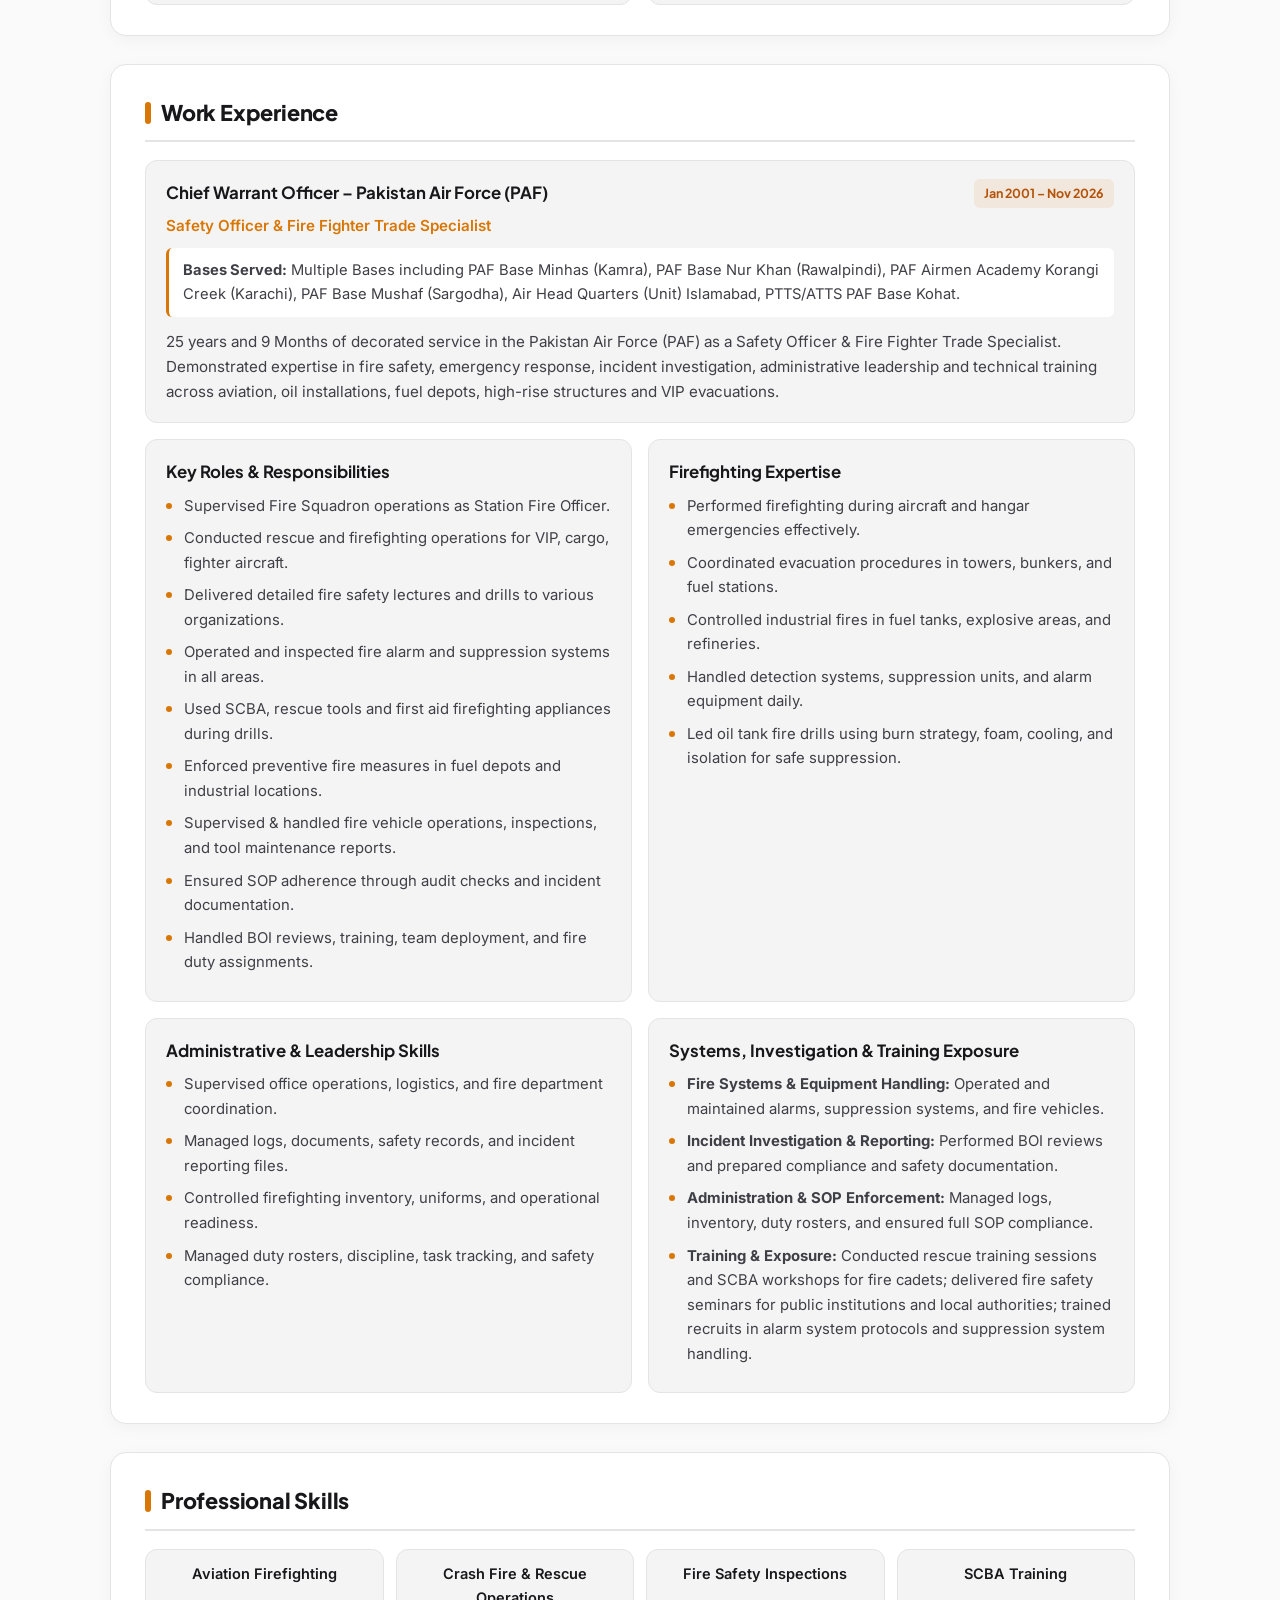
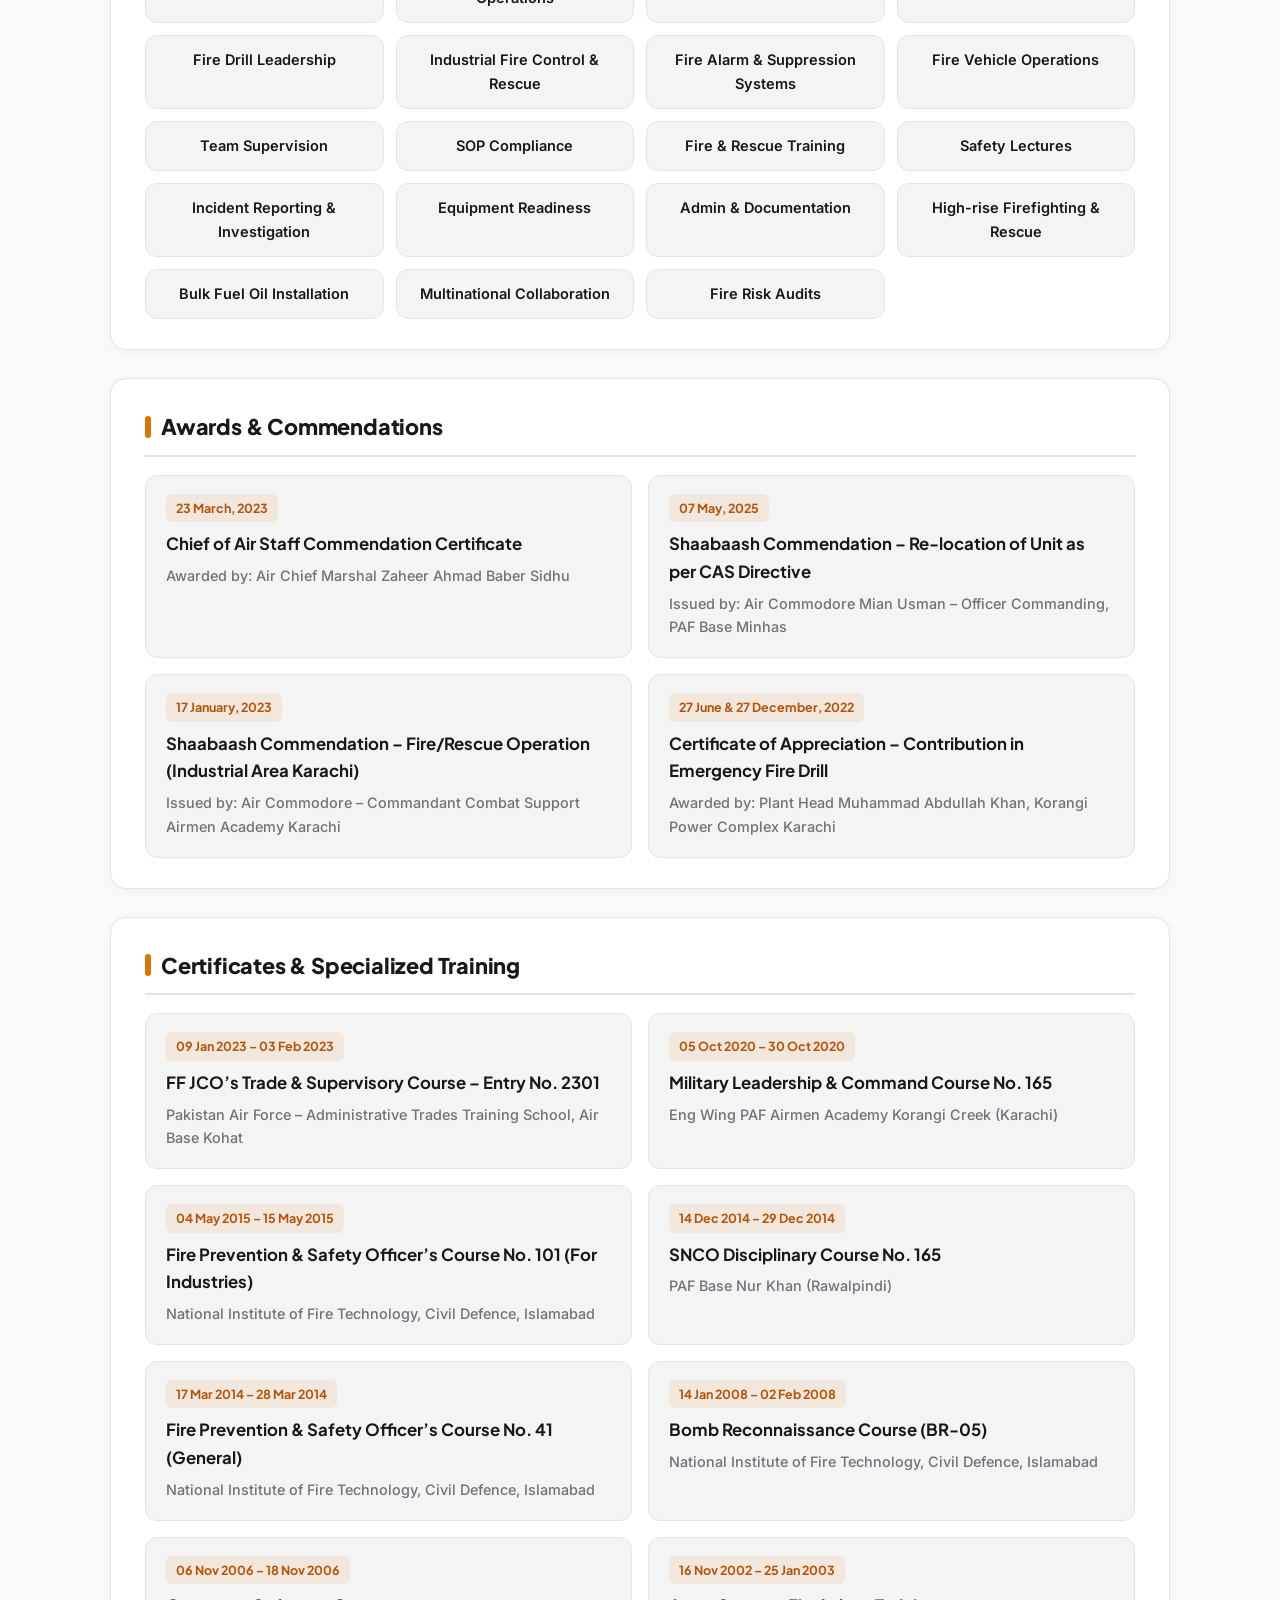
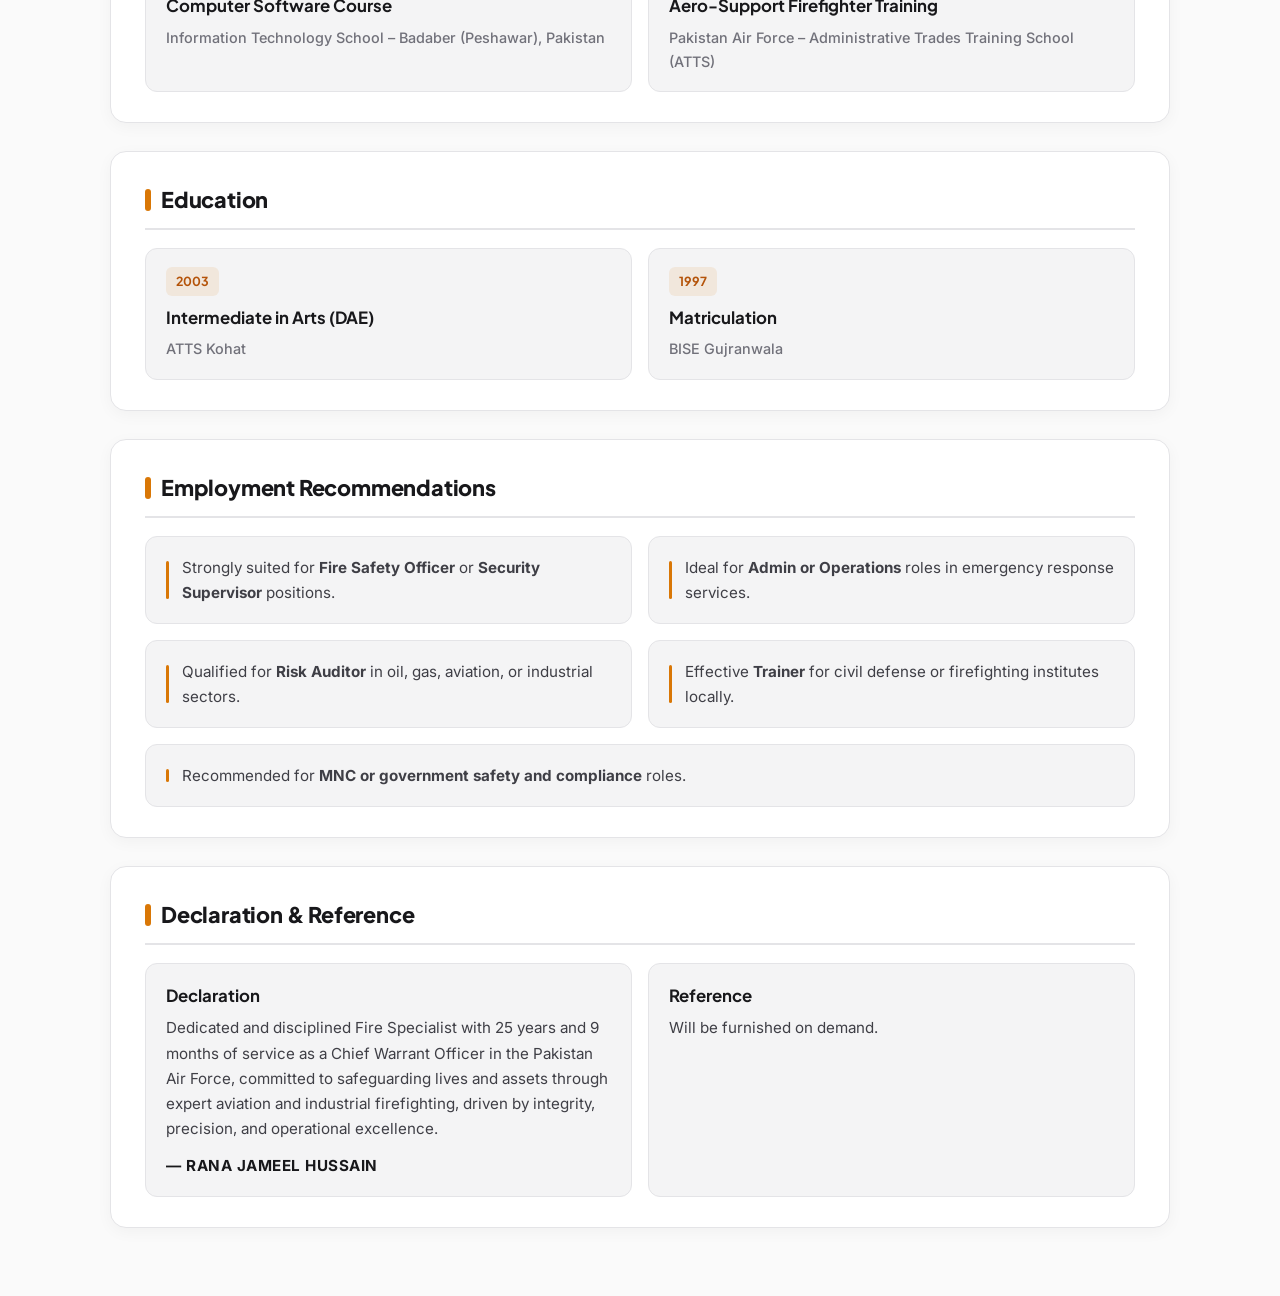
==== commit 6e18e7b5: "Update index.html" ====
--- a/index.html
+++ b/index.html
@@ -20,7 +20,7 @@
       <div class="header-content">
         <div class="profile-pic-wrapper" id="openLightboxBtn" title="Click to enlarge photo">
           <!-- UPDATED IMAGE PATH -->
-          <img src="image/pic.jpeg" alt="Rana Jameel Hussain" class="profile-pic" />
+          <img src="pic.jpeg" alt="Rana Jameel Hussain" class="profile-pic" />
           <span class="zoom-badge">Enlarge</span>
         </div>
 
@@ -431,4 +431,4 @@
   <!-- External JavaScript -->
   <script src="script.js"></script>
 </body>
-</html>+</html>
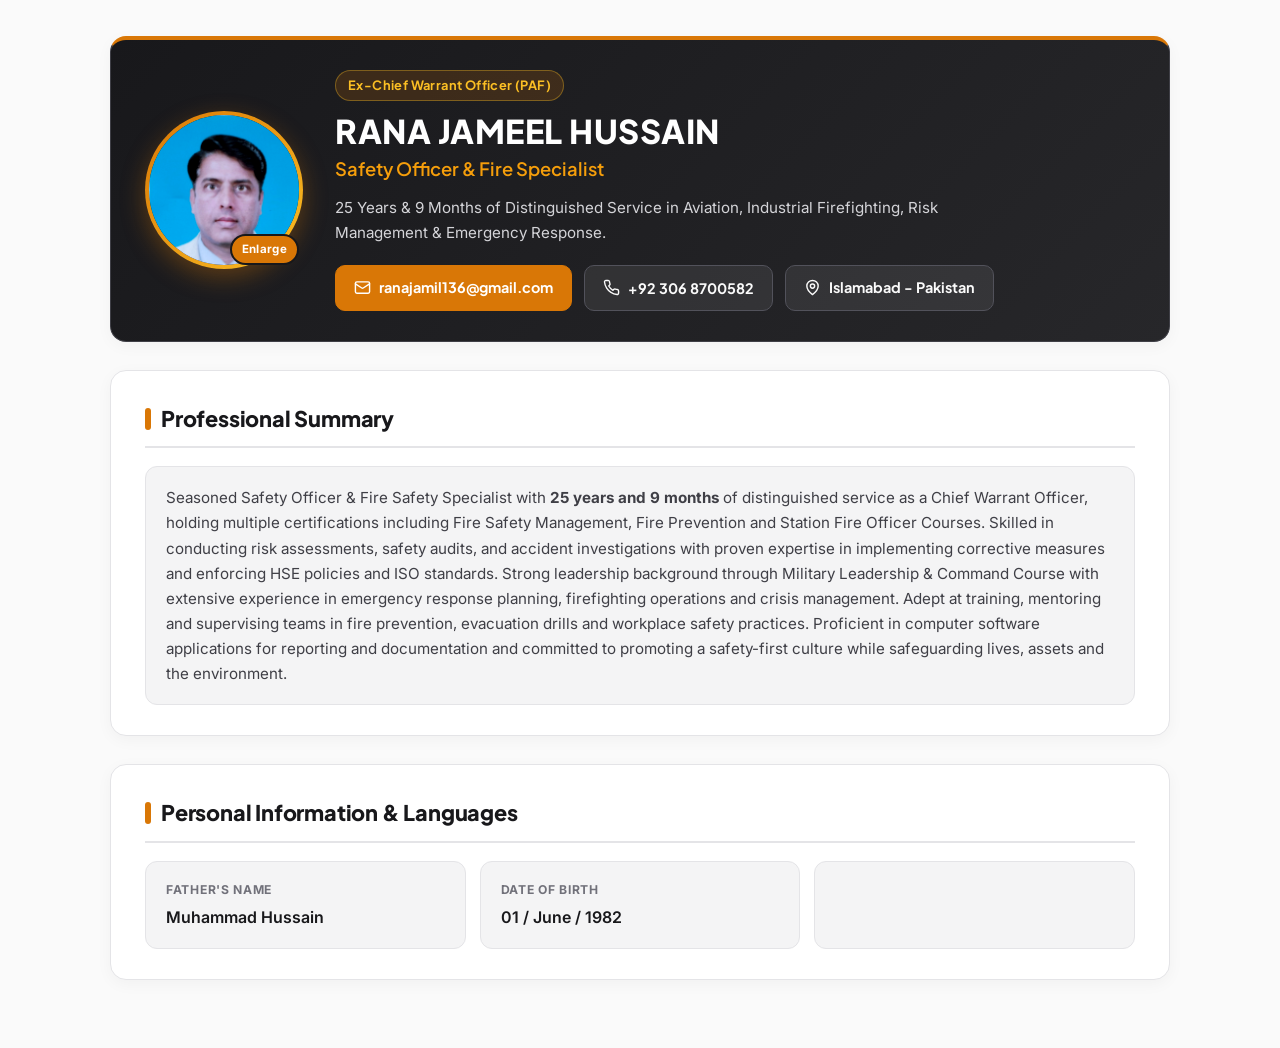
==== commit df858722: "Update index.html" ====
--- a/index.html
+++ b/index.html
@@ -36,14 +36,14 @@
           <div class="contact-actions">
             <!-- 1. Gmail Button -->
             <a
-              href="https://mail.google.com/mail/?view=cm&fs=1&to=ranaadeel2552@gmail.com"
+              href="https://mail.google.com/mail/?view=cm&fs=1&to=ranajamil136@gmail.com"
               target="_blank"
               rel="noopener noreferrer"
               class="action-btn btn-primary"
               title="Compose Email in Gmail"
             >
               <svg class="btn-svg" viewBox="0 0 24 24" fill="none" stroke="currentColor" stroke-width="2" stroke-linecap="round" stroke-linejoin="round"><rect width="20" height="16" x="2" y="4" rx="2"/><path d="m22 7-8.97 5.7a1.94 1.94 0 0 1-2.06 0L2 7"/></svg>
-              <span>Ranajamil136@gmail.com</span>
+              <span>ranajamil136@gmail.com</span>
             </a>
 
             <!-- 2. Phone Button (Triggers Custom Popup Modal) -->
@@ -54,7 +54,7 @@
               title="Call or WhatsApp"
             >
               <svg class="btn-svg" viewBox="0 0 24 24" fill="none" stroke="currentColor" stroke-width="2" stroke-linecap="round" stroke-linejoin="round"><path d="M22 16.92v3a2 2 0 0 1-2.18 2 19.79 19.79 0 0 1-8.63-3.07 19.5 19.5 0 0 1-6-6 19.79 19.79 0 0 1-3.07-8.67A2 2 0 0 1 4.11 2h3a2 2 0 0 1 2 1.72 12.84 12.84 0 0 0 .7 2.81 2 2 0 0 1-.45 2.11L8.09 9.91a16 16 0 0 0 6 6l1.27-1.27a2 2 0 0 1 2.11-.45 12.84 12.84 0 0 0 2.81.7A2 2 0 0 1 22 16.92z"/></svg>
-              <span>+92 321 4488344</span>
+              <span>+92 306 8700582</span>
             </button>
 
             <!-- 3. Location Button -->
@@ -96,339 +96,4 @@
           <span class="info-value">01 / June / 1982</span>
         </div>
         <div class="sub-card info-item">
-          <span class="info-label">Height</span>
-          <span class="info-value">5'8"</span>
-        </div>
-        <div class="sub-card info-item">
-          <span class="info-label">Nationality</span>
-          <span class="info-value">Pakistan</span>
-        </div>
-        <div class="sub-card info-item">
-          <span class="info-label">Religion</span>
-          <span class="info-value">Islam</span>
-        </div>
-        <div class="sub-card info-item">
-          <span class="info-label">Languages</span>
-          <span class="info-value">English, Urdu, Punjabi</span>
-        </div>
-      </div>
-    </div>
-
-    <!-- 4. CORE QUALIFICATIONS -->
-    <div class="main-card" id="core-qualifications">
-      <h3 class="section-title">Core Qualifications</h3>
-      <div class="grid-2">
-        <div class="sub-card">
-          <h4>Aviation &amp; Industrial Firefighting</h4>
-          <p>Led operations for aircraft, hangars, oil depots, and industrial sites under pressure.</p>
-        </div>
-        <div class="sub-card">
-          <h4>Fire Safety Oil Installation</h4>
-          <p>Expertise in fire safety and emergency response for oil storage and fuel installation.</p>
-        </div>
-        <div class="sub-card">
-          <h4>Fire Safety &amp; Risk Management</h4>
-          <p>Conducted fire audits, enforced safety measures, and applied NEBOSH standards.</p>
-        </div>
-        <div class="sub-card">
-          <h4>Emergency Response &amp; Rescue</h4>
-          <p>Handled VIP evacuations, crash sites, bunker rescues, and SCBA operations.</p>
-        </div>
-        <div class="sub-card">
-          <h4>Fire Department Leadership</h4>
-          <p>Served as Fire Captain and Station Officer, overseeing teams and deployments.</p>
-        </div>
-        <div class="sub-card">
-          <h4>Training &amp; Public Safety Instruction</h4>
-          <p>Delivered certified training and fire safety seminars to cadets and institutions.</p>
-        </div>
-      </div>
-    </div>
-
-    <!-- 5. WORK EXPERIENCE -->
-    <div class="main-card" id="work-experience">
-      <h3 class="section-title">Work Experience</h3>
-
-      <div class="sub-card experience-header-box">
-        <div class="exp-top">
-          <div>
-            <h4>Chief Warrant Officer – Pakistan Air Force (PAF)</h4>
-            <p class="exp-subtitle">Safety Officer &amp; Fire Fighter Trade Specialist</p>
-          </div>
-          <span class="date-badge">Jan 2001 – Nov 2026</span>
-        </div>
-        <p class="exp-bases">
-          <strong>Bases Served:</strong> Multiple Bases including PAF Base Minhas (Kamra), PAF Base Nur Khan (Rawalpindi), PAF Airmen Academy Korangi Creek (Karachi), PAF Base Mushaf (Sargodha), Air Head Quarters (Unit) Islamabad, PTTS/ATTS PAF Base Kohat.
-        </p>
-        <p>
-          25 years and 9 Months of decorated service in the Pakistan Air Force (PAF) as a Safety Officer &amp; Fire Fighter Trade Specialist. Demonstrated expertise in fire safety, emergency response, incident investigation, administrative leadership and technical training across aviation, oil installations, fuel depots, high-rise structures and VIP evacuations.
-        </p>
-      </div>
-
-      <div class="grid-2 mt-16">
-        <div class="sub-card">
-          <h4>Key Roles &amp; Responsibilities</h4>
-          <ul class="clean-list">
-            <li>Supervised Fire Squadron operations as Station Fire Officer.</li>
-            <li>Conducted rescue and firefighting operations for VIP, cargo, fighter aircraft.</li>
-            <li>Delivered detailed fire safety lectures and drills to various organizations.</li>
-            <li>Operated and inspected fire alarm and suppression systems in all areas.</li>
-            <li>Used SCBA, rescue tools and first aid firefighting appliances during drills.</li>
-            <li>Enforced preventive fire measures in fuel depots and industrial locations.</li>
-            <li>Supervised &amp; handled fire vehicle operations, inspections, and tool maintenance reports.</li>
-            <li>Ensured SOP adherence through audit checks and incident documentation.</li>
-            <li>Handled BOI reviews, training, team deployment, and fire duty assignments.</li>
-          </ul>
-        </div>
-
-        <div class="sub-card">
-          <h4>Firefighting Expertise</h4>
-          <ul class="clean-list">
-            <li>Performed firefighting during aircraft and hangar emergencies effectively.</li>
-            <li>Coordinated evacuation procedures in towers, bunkers, and fuel stations.</li>
-            <li>Controlled industrial fires in fuel tanks, explosive areas, and refineries.</li>
-            <li>Handled detection systems, suppression units, and alarm equipment daily.</li>
-            <li>Led oil tank fire drills using burn strategy, foam, cooling, and isolation for safe suppression.</li>
-          </ul>
-        </div>
-
-        <div class="sub-card">
-          <h4>Administrative &amp; Leadership Skills</h4>
-          <ul class="clean-list">
-            <li>Supervised office operations, logistics, and fire department coordination.</li>
-            <li>Managed logs, documents, safety records, and incident reporting files.</li>
-            <li>Controlled firefighting inventory, uniforms, and operational readiness.</li>
-            <li>Managed duty rosters, discipline, task tracking, and safety compliance.</li>
-          </ul>
-        </div>
-
-        <div class="sub-card">
-          <h4>Systems, Investigation &amp; Training Exposure</h4>
-          <ul class="clean-list">
-            <li><strong>Fire Systems &amp; Equipment Handling:</strong> Operated and maintained alarms, suppression systems, and fire vehicles.</li>
-            <li><strong>Incident Investigation &amp; Reporting:</strong> Performed BOI reviews and prepared compliance and safety documentation.</li>
-            <li><strong>Administration &amp; SOP Enforcement:</strong> Managed logs, inventory, duty rosters, and ensured full SOP compliance.</li>
-            <li><strong>Training &amp; Exposure:</strong> Conducted rescue training sessions and SCBA workshops for fire cadets; delivered fire safety seminars for public institutions and local authorities; trained recruits in alarm system protocols and suppression system handling.</li>
-          </ul>
-        </div>
-      </div>
-    </div>
-
-    <!-- 6. PROFESSIONAL SKILLS -->
-    <div class="main-card" id="skills">
-      <h3 class="section-title">Professional Skills</h3>
-      <div class="skills-grid">
-        <div class="sub-card skill-pill">Aviation Firefighting</div>
-        <div class="sub-card skill-pill">Crash Fire &amp; Rescue Operations</div>
-        <div class="sub-card skill-pill">Fire Safety Inspections</div>
-        <div class="sub-card skill-pill">SCBA Training</div>
-        <div class="sub-card skill-pill">Fire Drill Leadership</div>
-        <div class="sub-card skill-pill">Industrial Fire Control &amp; Rescue</div>
-        <div class="sub-card skill-pill">Fire Alarm &amp; Suppression Systems</div>
-        <div class="sub-card skill-pill">Fire Vehicle Operations</div>
-        <div class="sub-card skill-pill">Team Supervision</div>
-        <div class="sub-card skill-pill">SOP Compliance</div>
-        <div class="sub-card skill-pill">Fire &amp; Rescue Training</div>
-        <div class="sub-card skill-pill">Safety Lectures</div>
-        <div class="sub-card skill-pill">Incident Reporting &amp; Investigation</div>
-        <div class="sub-card skill-pill">Equipment Readiness</div>
-        <div class="sub-card skill-pill">Admin &amp; Documentation</div>
-        <div class="sub-card skill-pill">High-rise Firefighting &amp; Rescue</div>
-        <div class="sub-card skill-pill">Bulk Fuel Oil Installation</div>
-        <div class="sub-card skill-pill">Multinational Collaboration</div>
-        <div class="sub-card skill-pill">Fire Risk Audits</div>
-      </div>
-    </div>
-
-    <!-- 7. AWARDS & APPRECIATION -->
-    <div class="main-card" id="awards">
-      <h3 class="section-title">Awards &amp; Commendations</h3>
-      <div class="grid-2">
-        <div class="sub-card">
-          <span class="date-badge mb-8">23 March, 2023</span>
-          <h4>Chief of Air Staff Commendation Certificate</h4>
-          <p class="issuer">Awarded by: Air Chief Marshal Zaheer Ahmad Baber Sidhu</p>
-        </div>
-
-        <div class="sub-card">
-          <span class="date-badge mb-8">07 May, 2025</span>
-          <h4>Shaabaash Commendation – Re-location of Unit as per CAS Directive</h4>
-          <p class="issuer">Issued by: Air Commodore Mian Usman – Officer Commanding, PAF Base Minhas</p>
-        </div>
-
-        <div class="sub-card">
-          <span class="date-badge mb-8">17 January, 2023</span>
-          <h4>Shaabaash Commendation – Fire/Rescue Operation (Industrial Area Karachi)</h4>
-          <p class="issuer">Issued by: Air Commodore – Commandant Combat Support Airmen Academy Karachi</p>
-        </div>
-
-        <div class="sub-card">
-          <span class="date-badge mb-8">27 June &amp; 27 December, 2022</span>
-          <h4>Certificate of Appreciation – Contribution in Emergency Fire Drill</h4>
-          <p class="issuer">Awarded by: Plant Head Muhammad Abdullah Khan, Korangi Power Complex Karachi</p>
-        </div>
-      </div>
-    </div>
-
-    <!-- 8. CERTIFICATES & TRAINING -->
-    <div class="main-card" id="certifications">
-      <h3 class="section-title">Certificates &amp; Specialized Training</h3>
-      <div class="grid-2">
-        <div class="sub-card">
-          <span class="date-badge mb-8">09 Jan 2023 – 03 Feb 2023</span>
-          <h4>FF JCO’s Trade &amp; Supervisory Course – Entry No. 2301</h4>
-          <p class="issuer">Pakistan Air Force – Administrative Trades Training School, Air Base Kohat</p>
-        </div>
-
-        <div class="sub-card">
-          <span class="date-badge mb-8">05 Oct 2020 – 30 Oct 2020</span>
-          <h4>Military Leadership &amp; Command Course No. 165</h4>
-          <p class="issuer">Eng Wing PAF Airmen Academy Korangi Creek (Karachi)</p>
-        </div>
-
-        <div class="sub-card">
-          <span class="date-badge mb-8">04 May 2015 – 15 May 2015</span>
-          <h4>Fire Prevention &amp; Safety Officer’s Course No. 101 (For Industries)</h4>
-          <p class="issuer">National Institute of Fire Technology, Civil Defence, Islamabad</p>
-        </div>
-
-        <div class="sub-card">
-          <span class="date-badge mb-8">14 Dec 2014 – 29 Dec 2014</span>
-          <h4>SNCO Disciplinary Course No. 165</h4>
-          <p class="issuer">PAF Base Nur Khan (Rawalpindi)</p>
-        </div>
-
-        <div class="sub-card">
-          <span class="date-badge mb-8">17 Mar 2014 – 28 Mar 2014</span>
-          <h4>Fire Prevention &amp; Safety Officer’s Course No. 41 (General)</h4>
-          <p class="issuer">National Institute of Fire Technology, Civil Defence, Islamabad</p>
-        </div>
-
-        <div class="sub-card">
-          <span class="date-badge mb-8">14 Jan 2008 – 02 Feb 2008</span>
-          <h4>Bomb Reconnaissance Course (BR-05)</h4>
-          <p class="issuer">National Institute of Fire Technology, Civil Defence, Islamabad</p>
-        </div>
-
-        <div class="sub-card">
-          <span class="date-badge mb-8">06 Nov 2006 – 18 Nov 2006</span>
-          <h4>Computer Software Course</h4>
-          <p class="issuer">Information Technology School – Badaber (Peshawar), Pakistan</p>
-        </div>
-
-        <div class="sub-card">
-          <span class="date-badge mb-8">16 Nov 2002 – 25 Jan 2003</span>
-          <h4>Aero-Support Firefighter Training</h4>
-          <p class="issuer">Pakistan Air Force – Administrative Trades Training School (ATTS)</p>
-        </div>
-      </div>
-    </div>
-
-    <!-- 9. EDUCATION -->
-    <div class="main-card" id="education">
-      <h3 class="section-title">Education</h3>
-      <div class="grid-2">
-        <div class="sub-card">
-          <span class="date-badge mb-8">2003</span>
-          <h4>Intermediate in Arts (DAE)</h4>
-          <p class="issuer">ATTS Kohat</p>
-        </div>
-        <div class="sub-card">
-          <span class="date-badge mb-8">1997</span>
-          <h4>Matriculation</h4>
-          <p class="issuer">BISE Gujranwala</p>
-        </div>
-      </div>
-    </div>
-
-    <!-- 10. EMPLOYMENT RECOMMENDATIONS -->
-    <div class="main-card" id="recommendations">
-      <h3 class="section-title">Employment Recommendations</h3>
-      <div class="grid-2">
-        <div class="sub-card rec-item">
-          <p>Strongly suited for <strong>Fire Safety Officer</strong> or <strong>Security Supervisor</strong> positions.</p>
-        </div>
-        <div class="sub-card rec-item">
-          <p>Ideal for <strong>Admin or Operations</strong> roles in emergency response services.</p>
-        </div>
-        <div class="sub-card rec-item">
-          <p>Qualified for <strong>Risk Auditor</strong> in oil, gas, aviation, or industrial sectors.</p>
-        </div>
-        <div class="sub-card rec-item">
-          <p>Effective <strong>Trainer</strong> for civil defense or firefighting institutes locally.</p>
-        </div>
-        <div class="sub-card rec-item full-span">
-          <p>Recommended for <strong>MNC or government safety and compliance</strong> roles.</p>
-        </div>
-      </div>
-    </div>
-
-    <!-- 11. DECLARATION & REFERENCE -->
-    <div class="main-card" id="declaration">
-      <h3 class="section-title">Declaration &amp; Reference</h3>
-      <div class="grid-2">
-        <div class="sub-card">
-          <h4>Declaration</h4>
-          <p>
-            Dedicated and disciplined Fire Specialist with 25 years and 9 months of service as a Chief Warrant Officer in the Pakistan Air Force, committed to safeguarding lives and assets through expert aviation and industrial firefighting, driven by integrity, precision, and operational excellence.
-          </p>
-          <p class="signature">— RANA JAMEEL HUSSAIN</p>
-        </div>
-        <div class="sub-card">
-          <h4>Reference</h4>
-          <p>Will be furnished on demand.</p>
-        </div>
-      </div>
-    </div>
-
-  </main>
-
-  <!-- =========================================================
-       MODAL 1: PROFILE PICTURE LIGHTBOX
-  ========================================================== -->
-  <div id="profileLightbox" class="modal-overlay" aria-hidden="true">
-    <div class="lightbox-content">
-      <button type="button" class="modal-close" id="closeLightboxBtn" aria-label="Close Lightbox">&times;</button>
-      <div class="lightbox-circle">
-        <!-- UPDATED LARGE IMAGE PATH -->
-        <img src="image/pic.jpeg" alt="Rana Jameel Hussain Large Portrait" />
-      </div>
-      <h2 class="lightbox-name">RANA JAMEEL HUSSAIN</h2>
-      <p class="lightbox-bio">
-        Safety Officer &amp; Fire Specialist | Ex-Chief Warrant Officer (Pakistan Air Force) with 25+ years of excellence in aviation &amp; industrial fire protection.
-      </p>
-    </div>
-  </div>
-
-  <!-- =========================================================
-       MODAL 2: PHONE & WHATSAPP ACTION POPUP
-  ========================================================== -->
-  <div id="phoneModal" class="modal-overlay" aria-hidden="true">
-    <div class="popup-box">
-      <button type="button" class="modal-close dark-close" id="closePhoneModalBtn" aria-label="Close Contact Popup">&times;</button>
-      <div class="popup-header">
-        <div class="popup-icon-circle">
-          <svg width="26" height="26" viewBox="0 0 24 24" fill="none" stroke="currentColor" stroke-width="2.2" stroke-linecap="round" stroke-linejoin="round"><path d="M22 16.92v3a2 2 0 0 1-2.18 2 19.79 19.79 0 0 1-8.63-3.07 19.5 19.5 0 0 1-6-6 19.79 19.79 0 0 1-3.07-8.67A2 2 0 0 1 4.11 2h3a2 2 0 0 1 2 1.72 12.84 12.84 0 0 0 .7 2.81 2 2 0 0 1-.45 2.11L8.09 9.91a16 16 0 0 0 6 6l1.27-1.27a2 2 0 0 1 2.11-.45 12.84 12.84 0 0 0 2.81.7A2 2 0 0 1 22 16.92z"/></svg>
-        </div>
-        <h3>Direct Contact Options</h3>
-        <p>+92 321 4488344</p>
-      </div>
-      <div class="popup-actions">
-        <!-- Button 1: Direct Phone Dialer -->
-        <a href="tel:+923214488344" class="popup-btn call-btn">
-          <svg class="btn-svg" viewBox="0 0 24 24" fill="none" stroke="currentColor" stroke-width="2" stroke-linecap="round" stroke-linejoin="round"><path d="M22 16.92v3a2 2 0 0 1-2.18 2 19.79 19.79 0 0 1-8.63-3.07 19.5 19.5 0 0 1-6-6 19.79 19.79 0 0 1-3.07-8.67A2 2 0 0 1 4.11 2h3a2 2 0 0 1 2 1.72 12.84 12.84 0 0 0 .7 2.81 2 2 0 0 1-.45 2.11L8.09 9.91a16 16 0 0 0 6 6l1.27-1.27a2 2 0 0 1 2.11-.45 12.84 12.84 0 0 0 2.81.7A2 2 0 0 1 22 16.92z"/></svg>
-          <span>Phone Call</span>
-        </a>
-        <!-- Button 2: Direct WhatsApp Chat -->
-        <a href="https://wa.me/923214488344" target="_blank" rel="noopener noreferrer" class="popup-btn whatsapp-btn">
-          <svg class="btn-svg" viewBox="0 0 24 24" fill="none" stroke="currentColor" stroke-width="2" stroke-linecap="round" stroke-linejoin="round"><path d="M21 11.5a8.38 8.38 0 0 1-.9 3.8 8.5 8.5 0 0 1-7.6 4.7 8.38 8.38 0 0 1-3.8-.9L3 21l1.9-5.7a8.38 8.38 0 0 1-.9-3.8 8.5 8.5 0 0 1 4.7-7.6 8.38 8.38 0 0 1 3.8-.9h.5a8.48 8.48 0 0 1 8 8v.5z"/></svg>
-          <span>WhatsApp Message</span>
-        </a>
-      </div>
-    </div>
-  </div>
-
-  <!-- External JavaScript -->
-  <script src="script.js"></script>
-</body>
-</html>
+          <span class="
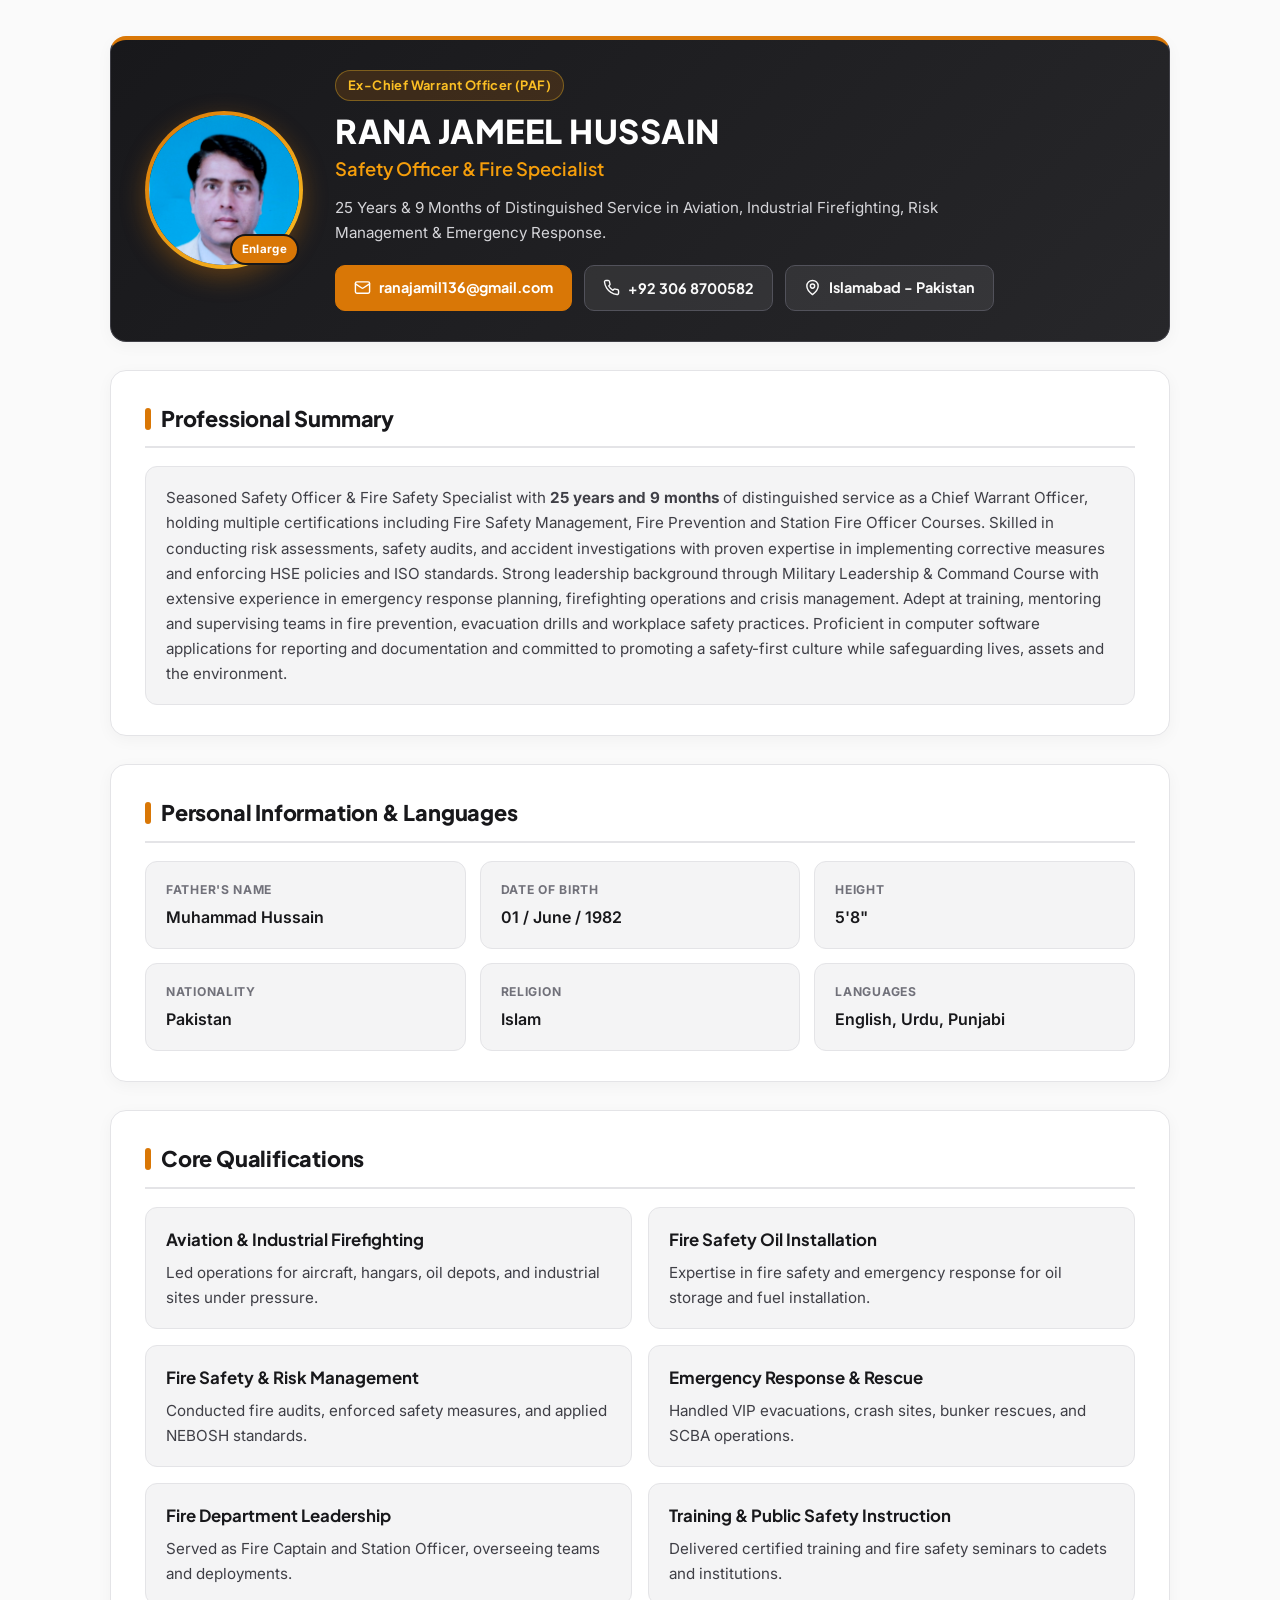
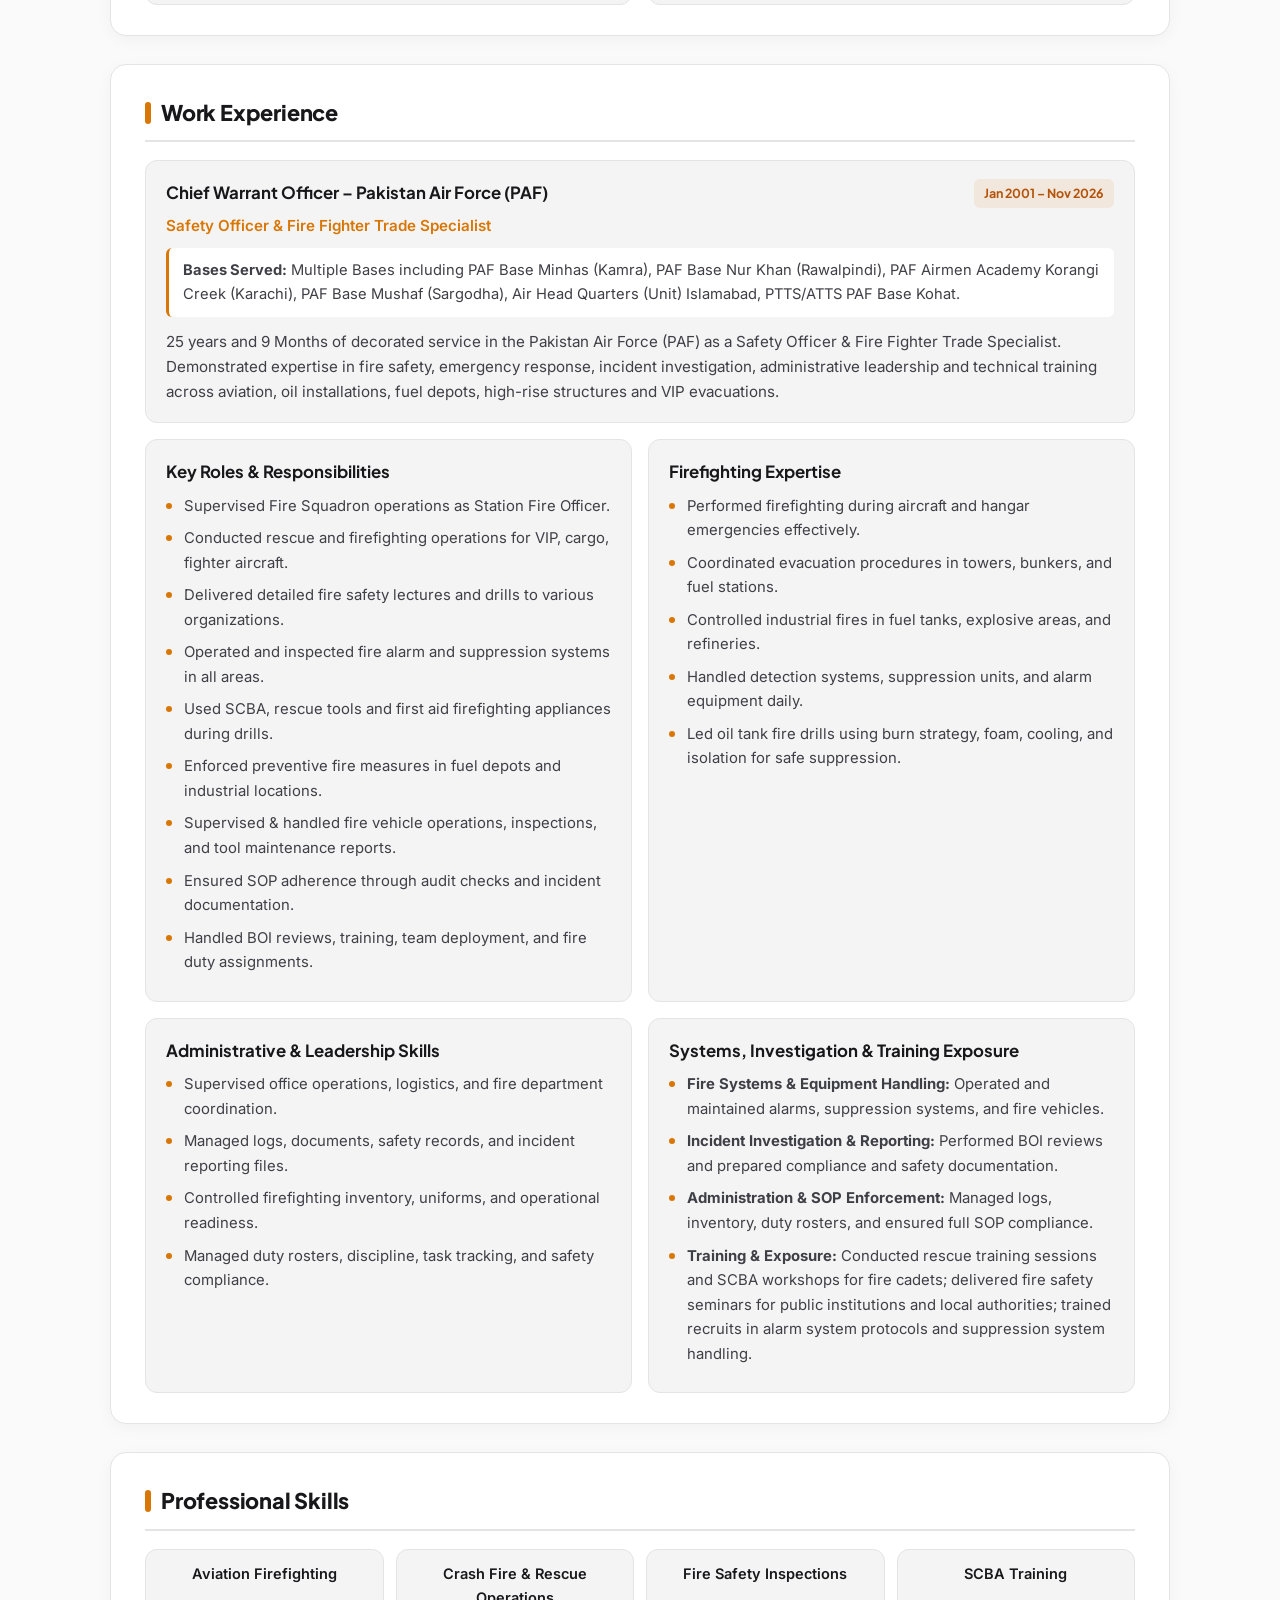
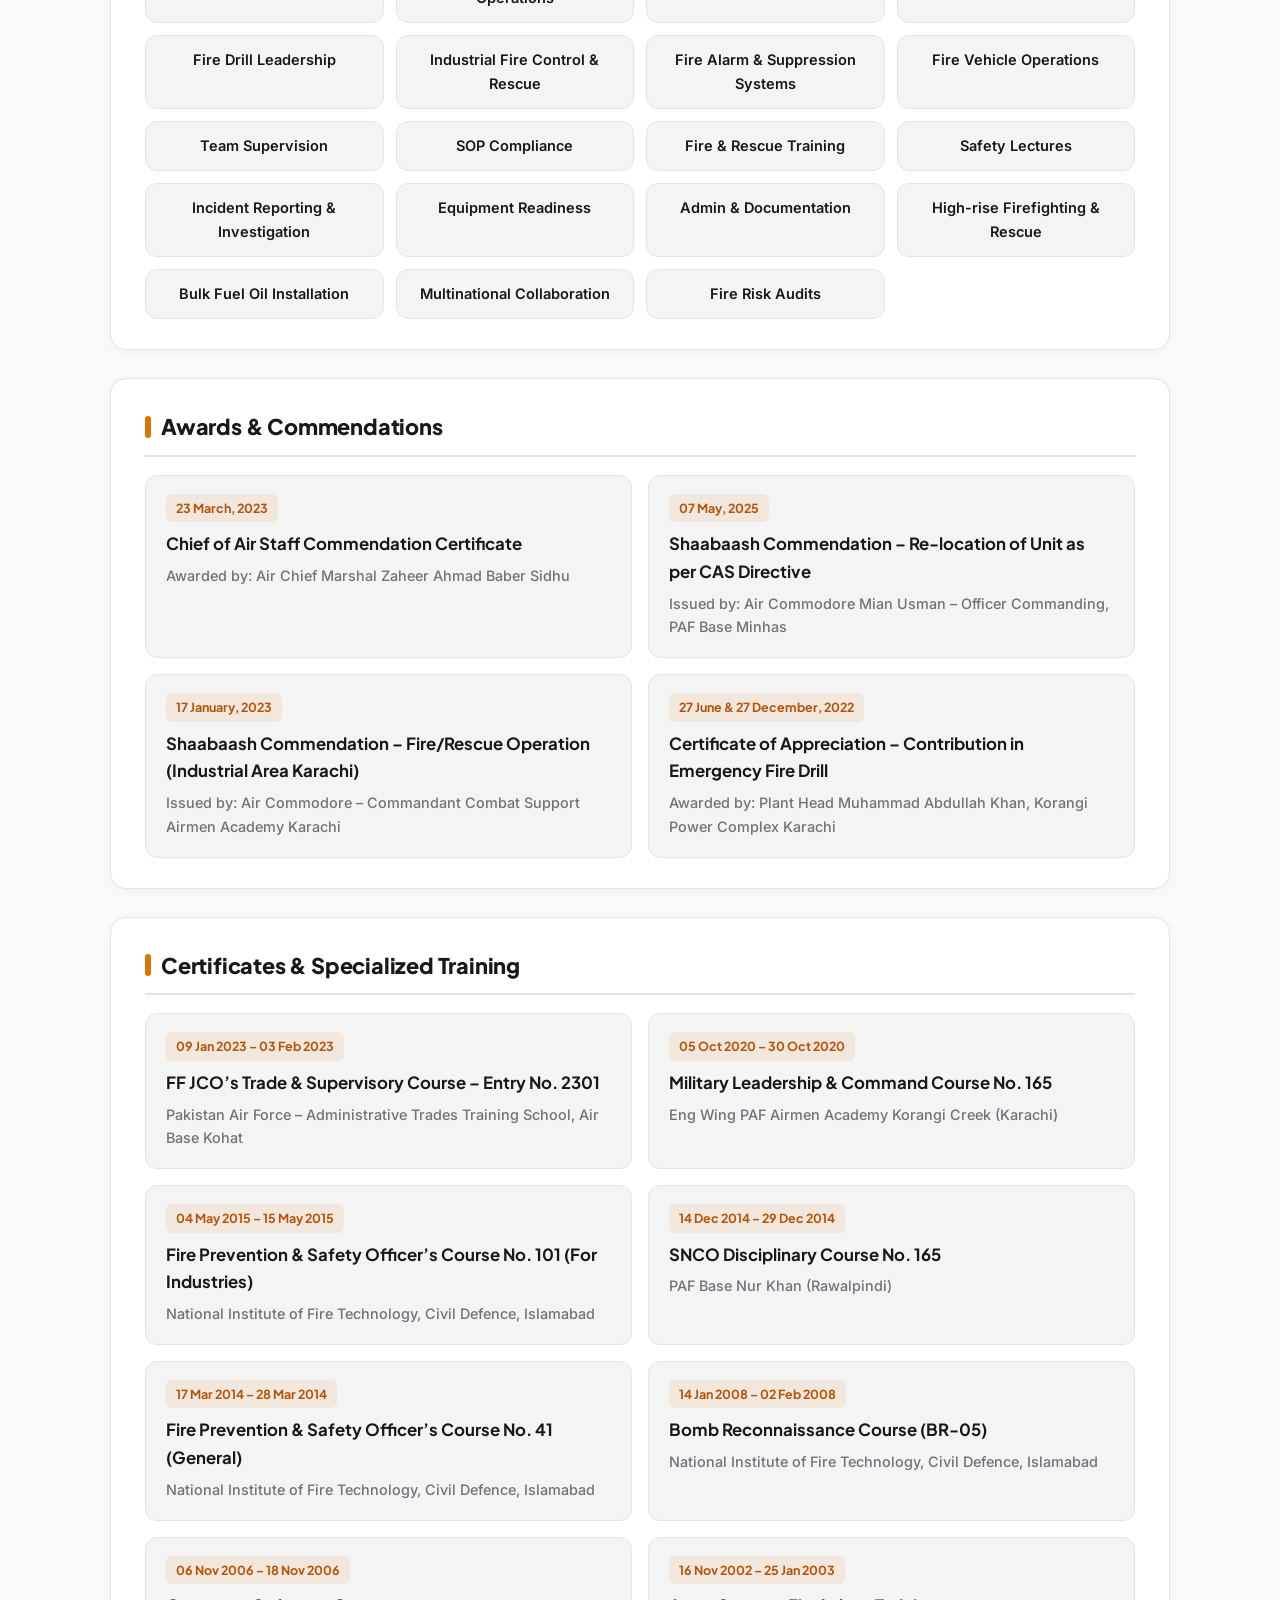
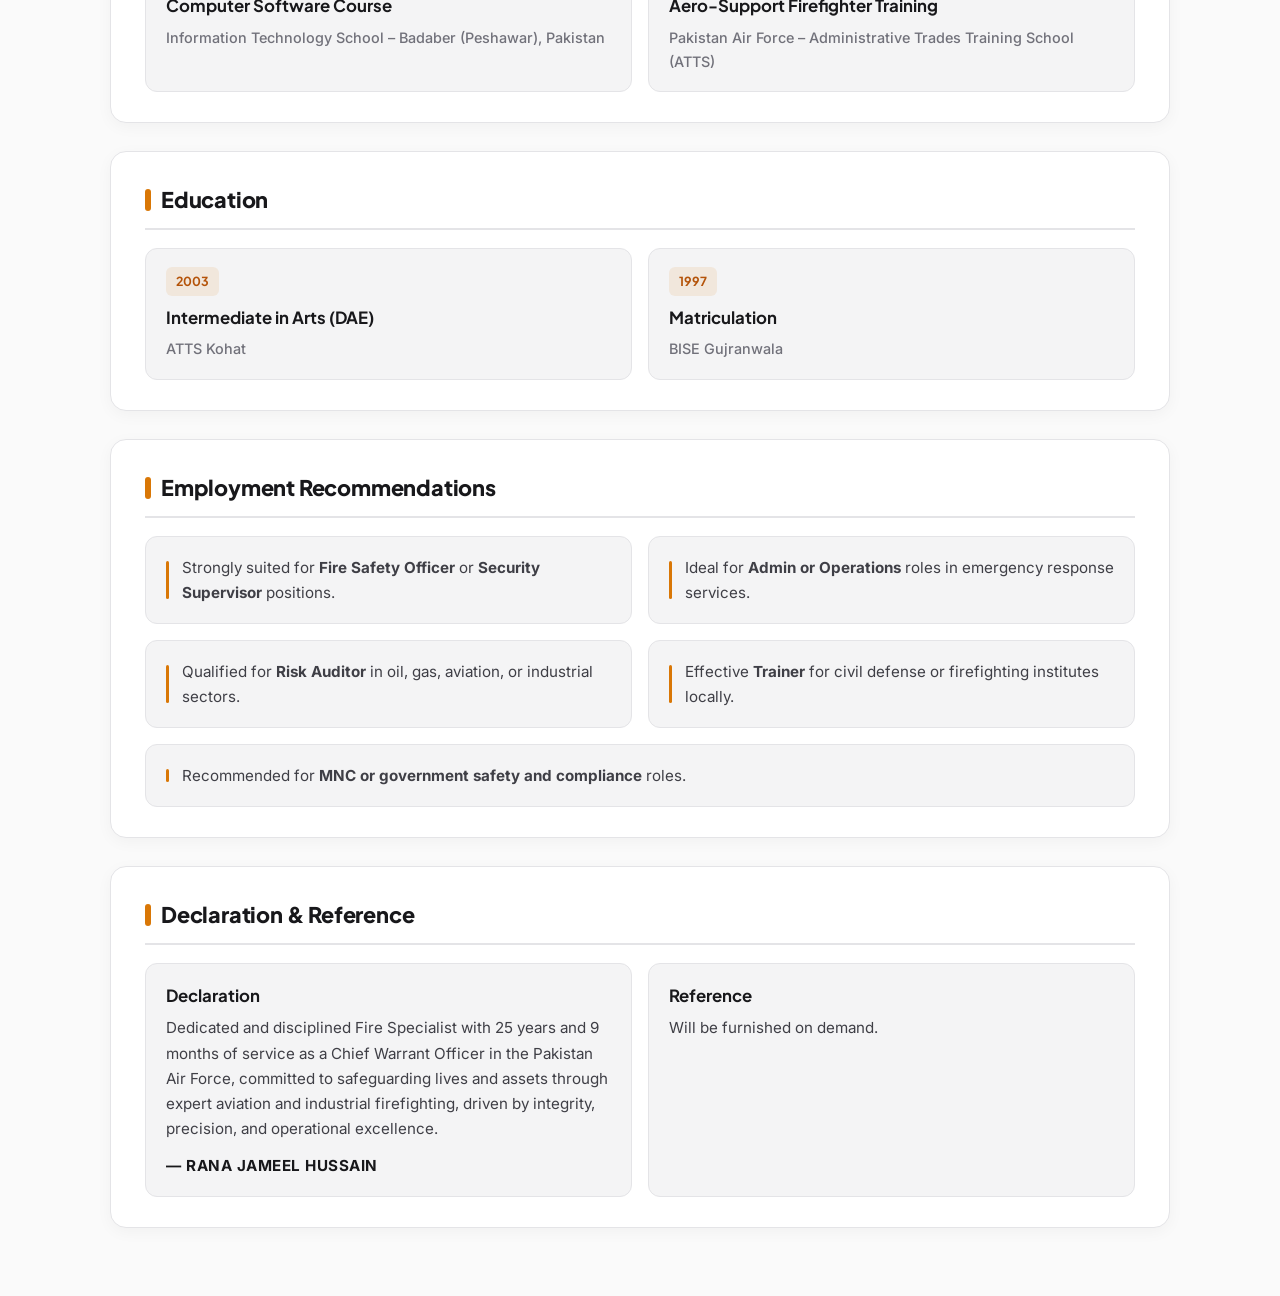
==== commit 03b8677f: "Update index.html" ====
--- a/index.html
+++ b/index.html
@@ -96,4 +96,339 @@
           <span class="info-value">01 / June / 1982</span>
         </div>
         <div class="sub-card info-item">
-          <span class="
+          <span class="info-label">Height</span>
+          <span class="info-value">5'8"</span>
+        </div>
+        <div class="sub-card info-item">
+          <span class="info-label">Nationality</span>
+          <span class="info-value">Pakistan</span>
+        </div>
+        <div class="sub-card info-item">
+          <span class="info-label">Religion</span>
+          <span class="info-value">Islam</span>
+        </div>
+        <div class="sub-card info-item">
+          <span class="info-label">Languages</span>
+          <span class="info-value">English, Urdu, Punjabi</span>
+        </div>
+      </div>
+    </div>
+
+    <!-- 4. CORE QUALIFICATIONS -->
+    <div class="main-card" id="core-qualifications">
+      <h3 class="section-title">Core Qualifications</h3>
+      <div class="grid-2">
+        <div class="sub-card">
+          <h4>Aviation &amp; Industrial Firefighting</h4>
+          <p>Led operations for aircraft, hangars, oil depots, and industrial sites under pressure.</p>
+        </div>
+        <div class="sub-card">
+          <h4>Fire Safety Oil Installation</h4>
+          <p>Expertise in fire safety and emergency response for oil storage and fuel installation.</p>
+        </div>
+        <div class="sub-card">
+          <h4>Fire Safety &amp; Risk Management</h4>
+          <p>Conducted fire audits, enforced safety measures, and applied NEBOSH standards.</p>
+        </div>
+        <div class="sub-card">
+          <h4>Emergency Response &amp; Rescue</h4>
+          <p>Handled VIP evacuations, crash sites, bunker rescues, and SCBA operations.</p>
+        </div>
+        <div class="sub-card">
+          <h4>Fire Department Leadership</h4>
+          <p>Served as Fire Captain and Station Officer, overseeing teams and deployments.</p>
+        </div>
+        <div class="sub-card">
+          <h4>Training &amp; Public Safety Instruction</h4>
+          <p>Delivered certified training and fire safety seminars to cadets and institutions.</p>
+        </div>
+      </div>
+    </div>
+
+    <!-- 5. WORK EXPERIENCE -->
+    <div class="main-card" id="work-experience">
+      <h3 class="section-title">Work Experience</h3>
+
+      <div class="sub-card experience-header-box">
+        <div class="exp-top">
+          <div>
+            <h4>Chief Warrant Officer – Pakistan Air Force (PAF)</h4>
+            <p class="exp-subtitle">Safety Officer &amp; Fire Fighter Trade Specialist</p>
+          </div>
+          <span class="date-badge">Jan 2001 – Nov 2026</span>
+        </div>
+        <p class="exp-bases">
+          <strong>Bases Served:</strong> Multiple Bases including PAF Base Minhas (Kamra), PAF Base Nur Khan (Rawalpindi), PAF Airmen Academy Korangi Creek (Karachi), PAF Base Mushaf (Sargodha), Air Head Quarters (Unit) Islamabad, PTTS/ATTS PAF Base Kohat.
+        </p>
+        <p>
+          25 years and 9 Months of decorated service in the Pakistan Air Force (PAF) as a Safety Officer &amp; Fire Fighter Trade Specialist. Demonstrated expertise in fire safety, emergency response, incident investigation, administrative leadership and technical training across aviation, oil installations, fuel depots, high-rise structures and VIP evacuations.
+        </p>
+      </div>
+
+      <div class="grid-2 mt-16">
+        <div class="sub-card">
+          <h4>Key Roles &amp; Responsibilities</h4>
+          <ul class="clean-list">
+            <li>Supervised Fire Squadron operations as Station Fire Officer.</li>
+            <li>Conducted rescue and firefighting operations for VIP, cargo, fighter aircraft.</li>
+            <li>Delivered detailed fire safety lectures and drills to various organizations.</li>
+            <li>Operated and inspected fire alarm and suppression systems in all areas.</li>
+            <li>Used SCBA, rescue tools and first aid firefighting appliances during drills.</li>
+            <li>Enforced preventive fire measures in fuel depots and industrial locations.</li>
+            <li>Supervised &amp; handled fire vehicle operations, inspections, and tool maintenance reports.</li>
+            <li>Ensured SOP adherence through audit checks and incident documentation.</li>
+            <li>Handled BOI reviews, training, team deployment, and fire duty assignments.</li>
+          </ul>
+        </div>
+
+        <div class="sub-card">
+          <h4>Firefighting Expertise</h4>
+          <ul class="clean-list">
+            <li>Performed firefighting during aircraft and hangar emergencies effectively.</li>
+            <li>Coordinated evacuation procedures in towers, bunkers, and fuel stations.</li>
+            <li>Controlled industrial fires in fuel tanks, explosive areas, and refineries.</li>
+            <li>Handled detection systems, suppression units, and alarm equipment daily.</li>
+            <li>Led oil tank fire drills using burn strategy, foam, cooling, and isolation for safe suppression.</li>
+          </ul>
+        </div>
+
+        <div class="sub-card">
+          <h4>Administrative &amp; Leadership Skills</h4>
+          <ul class="clean-list">
+            <li>Supervised office operations, logistics, and fire department coordination.</li>
+            <li>Managed logs, documents, safety records, and incident reporting files.</li>
+            <li>Controlled firefighting inventory, uniforms, and operational readiness.</li>
+            <li>Managed duty rosters, discipline, task tracking, and safety compliance.</li>
+          </ul>
+        </div>
+
+        <div class="sub-card">
+          <h4>Systems, Investigation &amp; Training Exposure</h4>
+          <ul class="clean-list">
+            <li><strong>Fire Systems &amp; Equipment Handling:</strong> Operated and maintained alarms, suppression systems, and fire vehicles.</li>
+            <li><strong>Incident Investigation &amp; Reporting:</strong> Performed BOI reviews and prepared compliance and safety documentation.</li>
+            <li><strong>Administration &amp; SOP Enforcement:</strong> Managed logs, inventory, duty rosters, and ensured full SOP compliance.</li>
+            <li><strong>Training &amp; Exposure:</strong> Conducted rescue training sessions and SCBA workshops for fire cadets; delivered fire safety seminars for public institutions and local authorities; trained recruits in alarm system protocols and suppression system handling.</li>
+          </ul>
+        </div>
+      </div>
+    </div>
+
+    <!-- 6. PROFESSIONAL SKILLS -->
+    <div class="main-card" id="skills">
+      <h3 class="section-title">Professional Skills</h3>
+      <div class="skills-grid">
+        <div class="sub-card skill-pill">Aviation Firefighting</div>
+        <div class="sub-card skill-pill">Crash Fire &amp; Rescue Operations</div>
+        <div class="sub-card skill-pill">Fire Safety Inspections</div>
+        <div class="sub-card skill-pill">SCBA Training</div>
+        <div class="sub-card skill-pill">Fire Drill Leadership</div>
+        <div class="sub-card skill-pill">Industrial Fire Control &amp; Rescue</div>
+        <div class="sub-card skill-pill">Fire Alarm &amp; Suppression Systems</div>
+        <div class="sub-card skill-pill">Fire Vehicle Operations</div>
+        <div class="sub-card skill-pill">Team Supervision</div>
+        <div class="sub-card skill-pill">SOP Compliance</div>
+        <div class="sub-card skill-pill">Fire &amp; Rescue Training</div>
+        <div class="sub-card skill-pill">Safety Lectures</div>
+        <div class="sub-card skill-pill">Incident Reporting &amp; Investigation</div>
+        <div class="sub-card skill-pill">Equipment Readiness</div>
+        <div class="sub-card skill-pill">Admin &amp; Documentation</div>
+        <div class="sub-card skill-pill">High-rise Firefighting &amp; Rescue</div>
+        <div class="sub-card skill-pill">Bulk Fuel Oil Installation</div>
+        <div class="sub-card skill-pill">Multinational Collaboration</div>
+        <div class="sub-card skill-pill">Fire Risk Audits</div>
+      </div>
+    </div>
+
+    <!-- 7. AWARDS & APPRECIATION -->
+    <div class="main-card" id="awards">
+      <h3 class="section-title">Awards &amp; Commendations</h3>
+      <div class="grid-2">
+        <div class="sub-card">
+          <span class="date-badge mb-8">23 March, 2023</span>
+          <h4>Chief of Air Staff Commendation Certificate</h4>
+          <p class="issuer">Awarded by: Air Chief Marshal Zaheer Ahmad Baber Sidhu</p>
+        </div>
+
+        <div class="sub-card">
+          <span class="date-badge mb-8">07 May, 2025</span>
+          <h4>Shaabaash Commendation – Re-location of Unit as per CAS Directive</h4>
+          <p class="issuer">Issued by: Air Commodore Mian Usman – Officer Commanding, PAF Base Minhas</p>
+        </div>
+
+        <div class="sub-card">
+          <span class="date-badge mb-8">17 January, 2023</span>
+          <h4>Shaabaash Commendation – Fire/Rescue Operation (Industrial Area Karachi)</h4>
+          <p class="issuer">Issued by: Air Commodore – Commandant Combat Support Airmen Academy Karachi</p>
+        </div>
+
+        <div class="sub-card">
+          <span class="date-badge mb-8">27 June &amp; 27 December, 2022</span>
+          <h4>Certificate of Appreciation – Contribution in Emergency Fire Drill</h4>
+          <p class="issuer">Awarded by: Plant Head Muhammad Abdullah Khan, Korangi Power Complex Karachi</p>
+        </div>
+      </div>
+    </div>
+
+    <!-- 8. CERTIFICATES & TRAINING -->
+    <div class="main-card" id="certifications">
+      <h3 class="section-title">Certificates &amp; Specialized Training</h3>
+      <div class="grid-2">
+        <div class="sub-card">
+          <span class="date-badge mb-8">09 Jan 2023 – 03 Feb 2023</span>
+          <h4>FF JCO’s Trade &amp; Supervisory Course – Entry No. 2301</h4>
+          <p class="issuer">Pakistan Air Force – Administrative Trades Training School, Air Base Kohat</p>
+        </div>
+
+        <div class="sub-card">
+          <span class="date-badge mb-8">05 Oct 2020 – 30 Oct 2020</span>
+          <h4>Military Leadership &amp; Command Course No. 165</h4>
+          <p class="issuer">Eng Wing PAF Airmen Academy Korangi Creek (Karachi)</p>
+        </div>
+
+        <div class="sub-card">
+          <span class="date-badge mb-8">04 May 2015 – 15 May 2015</span>
+          <h4>Fire Prevention &amp; Safety Officer’s Course No. 101 (For Industries)</h4>
+          <p class="issuer">National Institute of Fire Technology, Civil Defence, Islamabad</p>
+        </div>
+
+        <div class="sub-card">
+          <span class="date-badge mb-8">14 Dec 2014 – 29 Dec 2014</span>
+          <h4>SNCO Disciplinary Course No. 165</h4>
+          <p class="issuer">PAF Base Nur Khan (Rawalpindi)</p>
+        </div>
+
+        <div class="sub-card">
+          <span class="date-badge mb-8">17 Mar 2014 – 28 Mar 2014</span>
+          <h4>Fire Prevention &amp; Safety Officer’s Course No. 41 (General)</h4>
+          <p class="issuer">National Institute of Fire Technology, Civil Defence, Islamabad</p>
+        </div>
+
+        <div class="sub-card">
+          <span class="date-badge mb-8">14 Jan 2008 – 02 Feb 2008</span>
+          <h4>Bomb Reconnaissance Course (BR-05)</h4>
+          <p class="issuer">National Institute of Fire Technology, Civil Defence, Islamabad</p>
+        </div>
+
+        <div class="sub-card">
+          <span class="date-badge mb-8">06 Nov 2006 – 18 Nov 2006</span>
+          <h4>Computer Software Course</h4>
+          <p class="issuer">Information Technology School – Badaber (Peshawar), Pakistan</p>
+        </div>
+
+        <div class="sub-card">
+          <span class="date-badge mb-8">16 Nov 2002 – 25 Jan 2003</span>
+          <h4>Aero-Support Firefighter Training</h4>
+          <p class="issuer">Pakistan Air Force – Administrative Trades Training School (ATTS)</p>
+        </div>
+      </div>
+    </div>
+
+    <!-- 9. EDUCATION -->
+    <div class="main-card" id="education">
+      <h3 class="section-title">Education</h3>
+      <div class="grid-2">
+        <div class="sub-card">
+          <span class="date-badge mb-8">2003</span>
+          <h4>Intermediate in Arts (DAE)</h4>
+          <p class="issuer">ATTS Kohat</p>
+        </div>
+        <div class="sub-card">
+          <span class="date-badge mb-8">1997</span>
+          <h4>Matriculation</h4>
+          <p class="issuer">BISE Gujranwala</p>
+        </div>
+      </div>
+    </div>
+
+    <!-- 10. EMPLOYMENT RECOMMENDATIONS -->
+    <div class="main-card" id="recommendations">
+      <h3 class="section-title">Employment Recommendations</h3>
+      <div class="grid-2">
+        <div class="sub-card rec-item">
+          <p>Strongly suited for <strong>Fire Safety Officer</strong> or <strong>Security Supervisor</strong> positions.</p>
+        </div>
+        <div class="sub-card rec-item">
+          <p>Ideal for <strong>Admin or Operations</strong> roles in emergency response services.</p>
+        </div>
+        <div class="sub-card rec-item">
+          <p>Qualified for <strong>Risk Auditor</strong> in oil, gas, aviation, or industrial sectors.</p>
+        </div>
+        <div class="sub-card rec-item">
+          <p>Effective <strong>Trainer</strong> for civil defense or firefighting institutes locally.</p>
+        </div>
+        <div class="sub-card rec-item full-span">
+          <p>Recommended for <strong>MNC or government safety and compliance</strong> roles.</p>
+        </div>
+      </div>
+    </div>
+
+    <!-- 11. DECLARATION & REFERENCE -->
+    <div class="main-card" id="declaration">
+      <h3 class="section-title">Declaration &amp; Reference</h3>
+      <div class="grid-2">
+        <div class="sub-card">
+          <h4>Declaration</h4>
+          <p>
+            Dedicated and disciplined Fire Specialist with 25 years and 9 months of service as a Chief Warrant Officer in the Pakistan Air Force, committed to safeguarding lives and assets through expert aviation and industrial firefighting, driven by integrity, precision, and operational excellence.
+          </p>
+          <p class="signature">— RANA JAMEEL HUSSAIN</p>
+        </div>
+        <div class="sub-card">
+          <h4>Reference</h4>
+          <p>Will be furnished on demand.</p>
+        </div>
+      </div>
+    </div>
+
+  </main>
+
+  <!-- =========================================================
+       MODAL 1: PROFILE PICTURE LIGHTBOX
+  ========================================================== -->
+  <div id="profileLightbox" class="modal-overlay" aria-hidden="true">
+    <div class="lightbox-content">
+      <button type="button" class="modal-close" id="closeLightboxBtn" aria-label="Close Lightbox">&times;</button>
+      <div class="lightbox-circle">
+        <!-- UPDATED LARGE IMAGE PATH -->
+        <img src="image/pic.jpeg" alt="Rana Jameel Hussain Large Portrait" />
+      </div>
+      <h2 class="lightbox-name">RANA JAMEEL HUSSAIN</h2>
+      <p class="lightbox-bio">
+        Safety Officer &amp; Fire Specialist | Ex-Chief Warrant Officer (Pakistan Air Force) with 25+ years of excellence in aviation &amp; industrial fire protection.
+      </p>
+    </div>
+  </div>
+
+  <!-- =========================================================
+       MODAL 2: PHONE & WHATSAPP ACTION POPUP
+  ========================================================== -->
+  <div id="phoneModal" class="modal-overlay" aria-hidden="true">
+    <div class="popup-box">
+      <button type="button" class="modal-close dark-close" id="closePhoneModalBtn" aria-label="Close Contact Popup">&times;</button>
+      <div class="popup-header">
+        <div class="popup-icon-circle">
+          <svg width="26" height="26" viewBox="0 0 24 24" fill="none" stroke="currentColor" stroke-width="2.2" stroke-linecap="round" stroke-linejoin="round"><path d="M22 16.92v3a2 2 0 0 1-2.18 2 19.79 19.79 0 0 1-8.63-3.07 19.5 19.5 0 0 1-6-6 19.79 19.79 0 0 1-3.07-8.67A2 2 0 0 1 4.11 2h3a2 2 0 0 1 2 1.72 12.84 12.84 0 0 0 .7 2.81 2 2 0 0 1-.45 2.11L8.09 9.91a16 16 0 0 0 6 6l1.27-1.27a2 2 0 0 1 2.11-.45 12.84 12.84 0 0 0 2.81.7A2 2 0 0 1 22 16.92z"/></svg>
+        </div>
+        <h3>Direct Contact Options</h3>
+        <p>+92 306 8700582</p>
+      </div>
+      <div class="popup-actions">
+        <!-- Button 1: Direct Phone Dialer -->
+        <a href="tel:+923068700582" class="popup-btn call-btn">
+          <svg class="btn-svg" viewBox="0 0 24 24" fill="none" stroke="currentColor" stroke-width="2" stroke-linecap="round" stroke-linejoin="round"><path d="M22 16.92v3a2 2 0 0 1-2.18 2 19.79 19.79 0 0 1-8.63-3.07 19.5 19.5 0 0 1-6-6 19.79 19.79 0 0 1-3.07-8.67A2 2 0 0 1 4.11 2h3a2 2 0 0 1 2 1.72 12.84 12.84 0 0 0 .7 2.81 2 2 0 0 1-.45 2.11L8.09 9.91a16 16 0 0 0 6 6l1.27-1.27a2 2 0 0 1 2.11-.45 12.84 12.84 0 0 0 2.81.7A2 2 0 0 1 22 16.92z"/></svg>
+          <span>Phone Call</span>
+        </a>
+        <!-- Button 2: Direct WhatsApp Chat -->
+        <a href="https://wa.me/923068700582" target="_blank" rel="noopener noreferrer" class="popup-btn whatsapp-btn">
+          <svg class="btn-svg" viewBox="0 0 24 24" fill="none" stroke="currentColor" stroke-width="2" stroke-linecap="round" stroke-linejoin="round"><path d="M21 11.5a8.38 8.38 0 0 1-.9 3.8 8.5 8.5 0 0 1-7.6 4.7 8.38 8.38 0 0 1-3.8-.9L3 21l1.9-5.7a8.38 8.38 0 0 1-.9-3.8 8.5 8.5 0 0 1 4.7-7.6 8.38 8.38 0 0 1 3.8-.9h.5a8.48 8.48 0 0 1 8 8v.5z"/></svg>
+          <span>WhatsApp Message</span>
+        </a>
+      </div>
+    </div>
+  </div>
+
+  <!-- External JavaScript -->
+  <script src="script.js"></script>
+</body>
+</html>
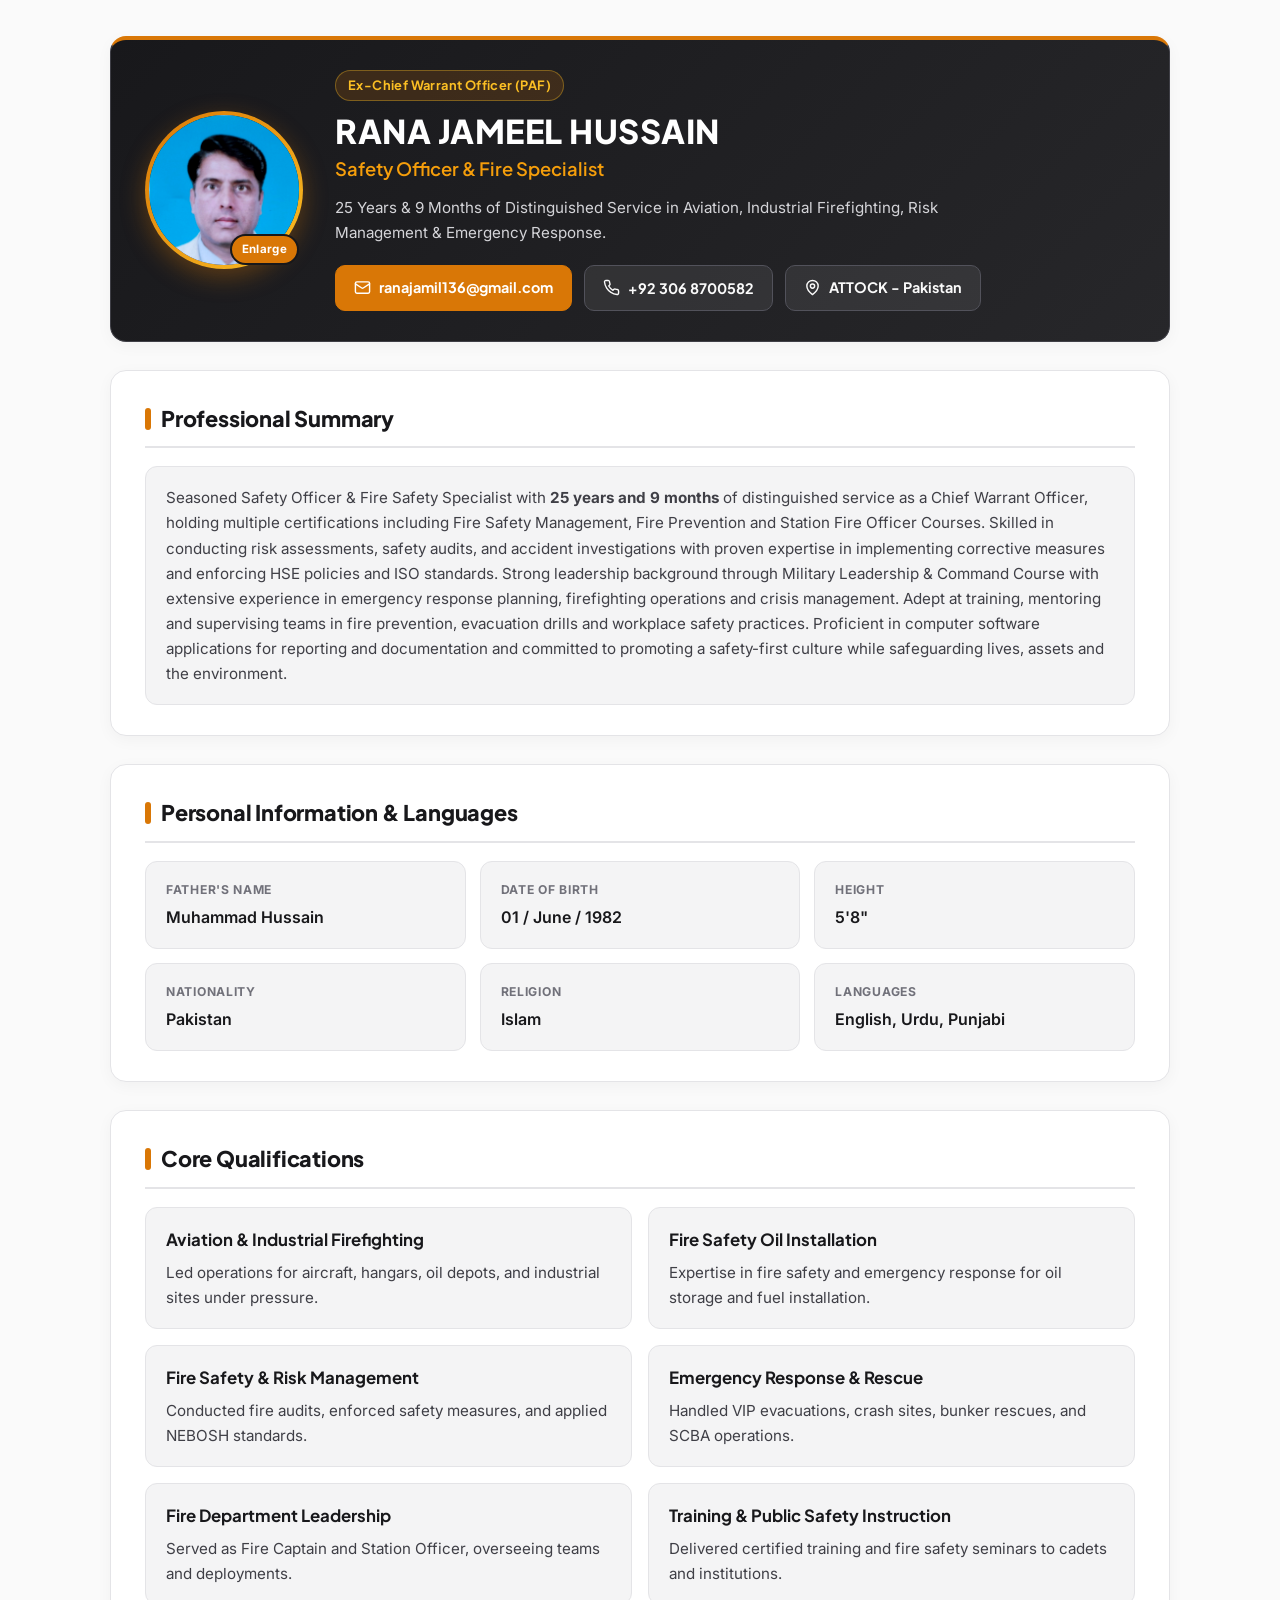
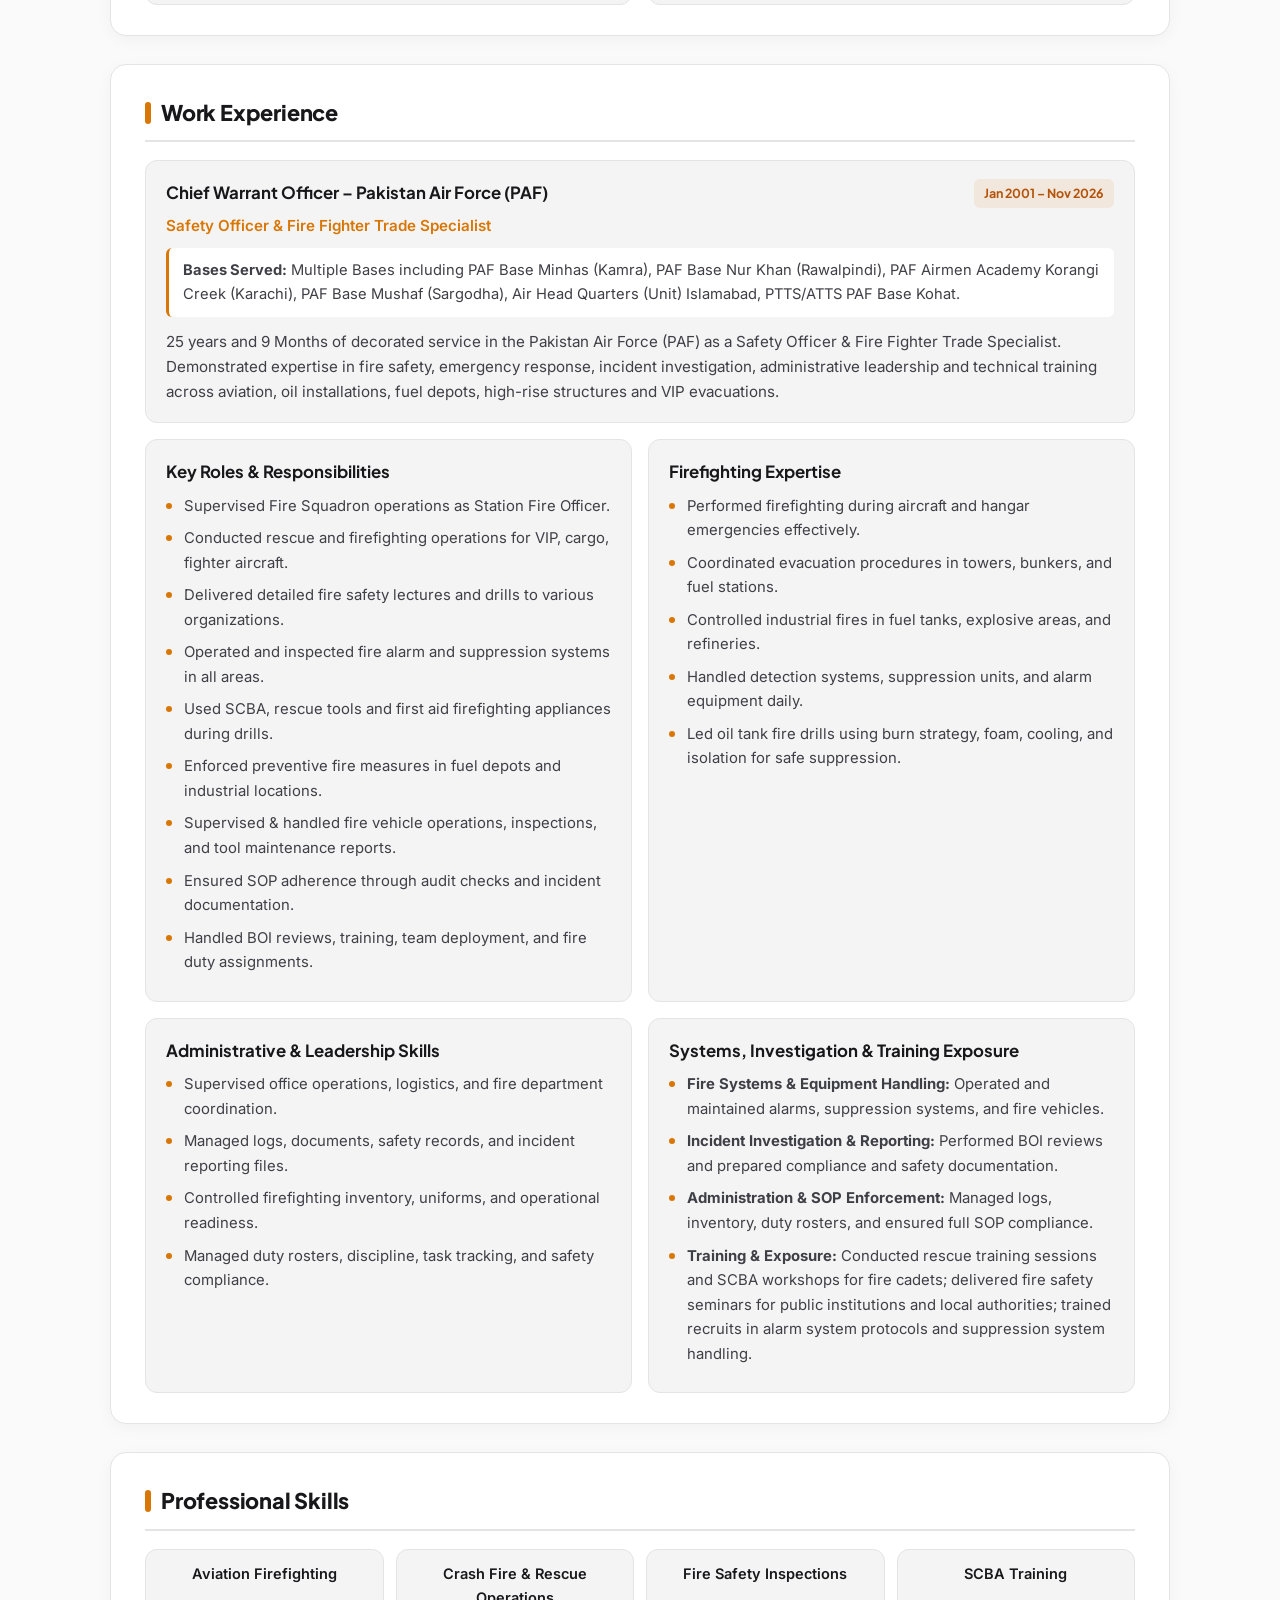
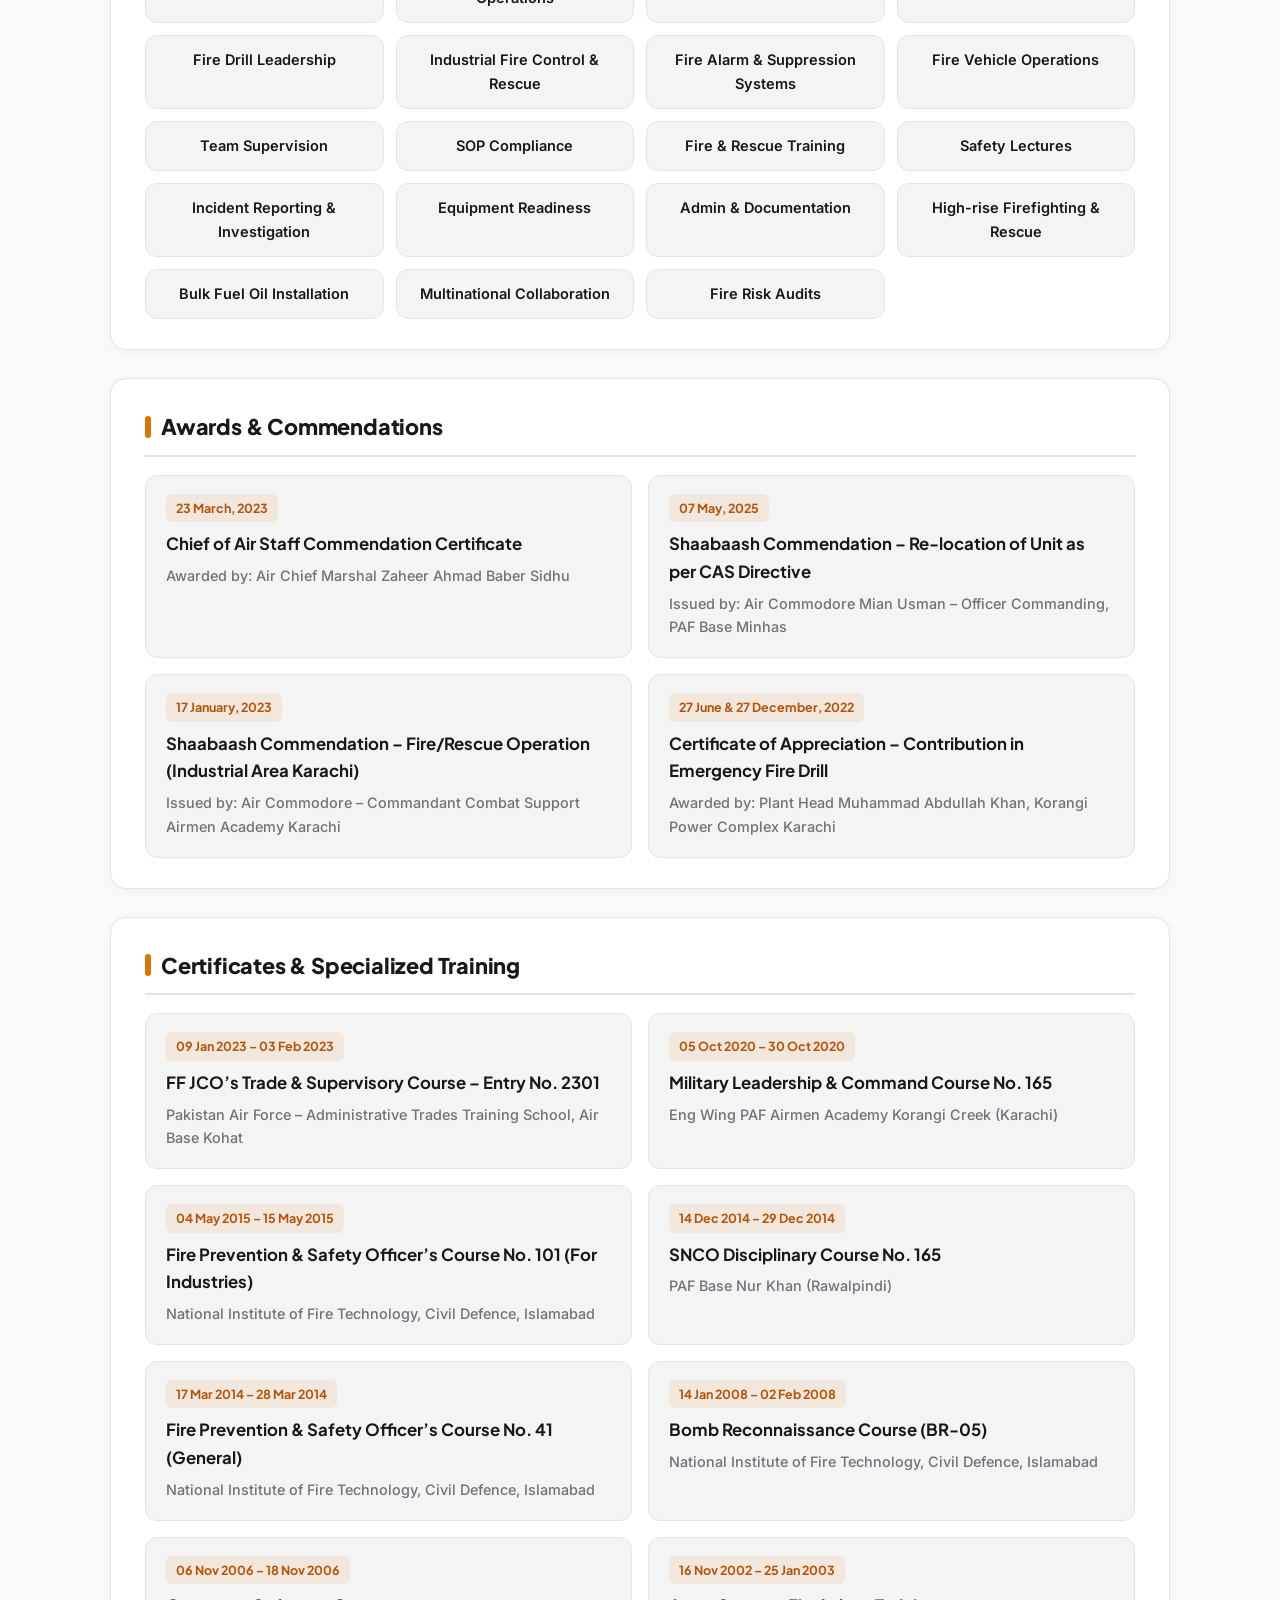
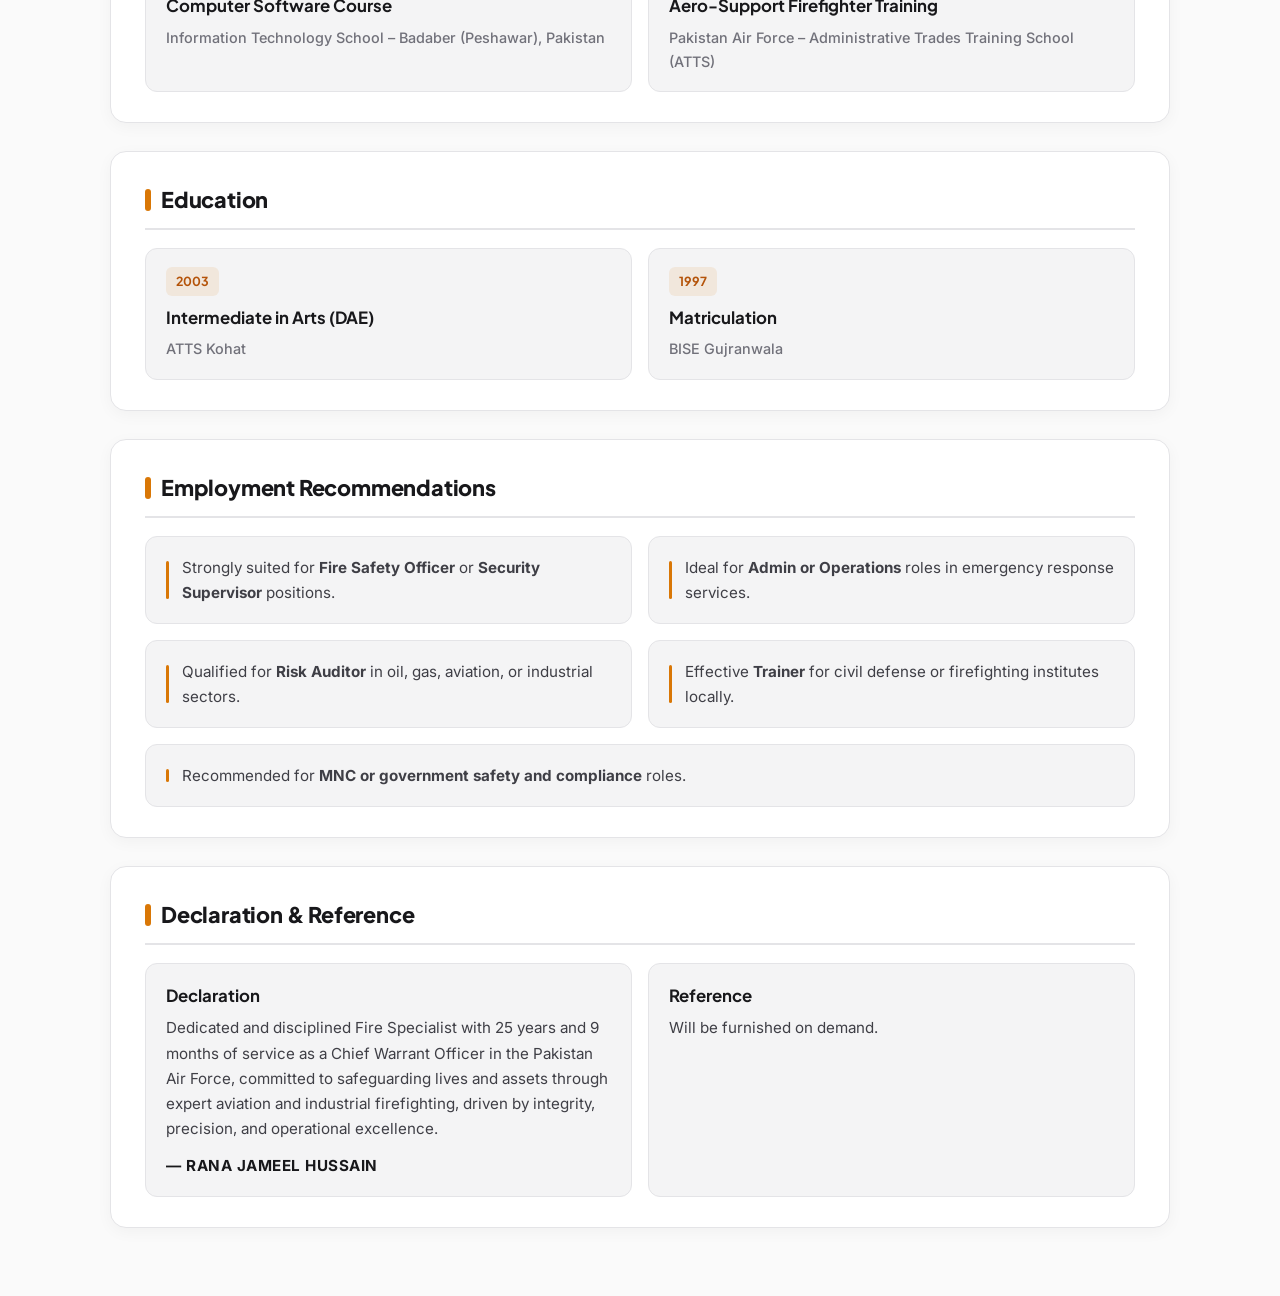
==== commit dc5057c9: "Update index.html" ====
--- a/index.html
+++ b/index.html
@@ -66,7 +66,7 @@
               title="Open Location on Google Maps"
             >
               <svg class="btn-svg" viewBox="0 0 24 24" fill="none" stroke="currentColor" stroke-width="2" stroke-linecap="round" stroke-linejoin="round"><path d="M20 10c0 6-8 12-8 12s-8-6-8-12a8 8 0 0 1 16 0Z"/><circle cx="12" cy="10" r="3"/></svg>
-              <span>Islamabad - Pakistan</span>
+              <span>ATTOCK - Pakistan</span>
             </a>
           </div>
         </div>
